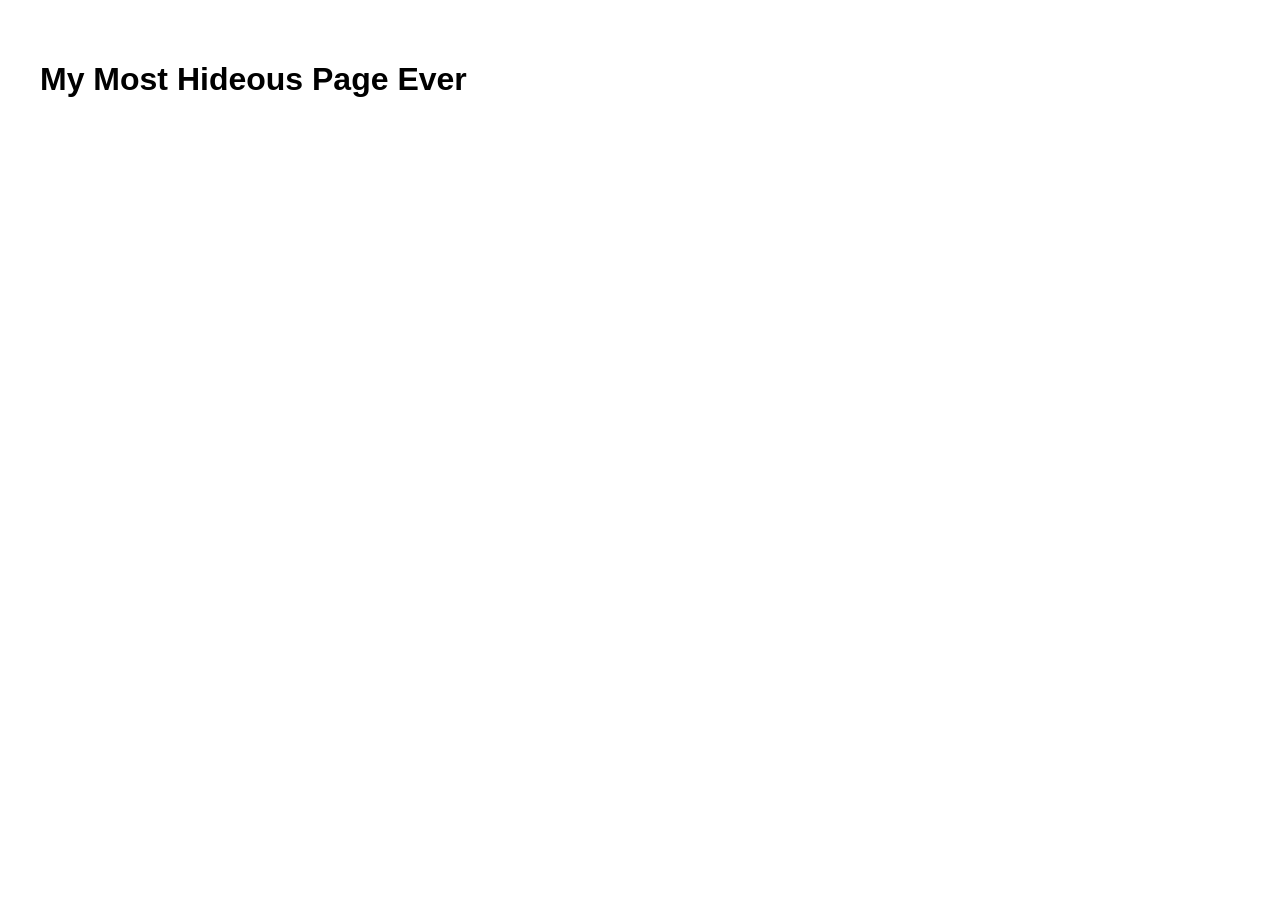
==== index.html @ 005618fd "Update index.html" ====
<!doctype html>
<html lang="en">

	<head>

		<meta charset="utf-8">
		<title>P03 Homepage</title>
		<link rel="stylesheet" href="css/main.css"> 

	</head>

	<body>

		<h1>My Most Hideous Page Ever</h1>

		
		<nav class="nav-main">

			
		</nav>


		<section id="robot">
		
		
			

		

		</section>


		<section id="comments">

		</section>


	</body>
</html>
---- css/main.css ----
/*
  STYLE GUIDE STYLING 
  Default styling for the style guide 
*/
body {
  font-family: sans-serif;
  padding: 2rem;
}

section:not([id]) {
  margin: 1em 0;
  padding: 0.5em 0;
  border-top: 1px solid #333;
}

section h3 {
  margin-bottom: 0;
}

section p {
  margin-top: 0;
}

section code {
  background-color: #EEE;
  padding: 0.5em 0.75em;
}


/* 
  INTERACTIVE ELEMENTS -------------------
*/

/* Styling for the navigation button */
.button-nav {
  display: inline-block;
  padding: 0.5em 0.75em;
  color: #FFF;
  background-color: #333;
  border-radius: 0.25em;
  text-decoration: none;
  -webkit-transition: background-color 0.5s ease-out;
  transition: background-color 0.5s ease-out;
}

.button-nav:hover, .button-nav:focus {
  background-color: #999;
}



/* 
  TEXT ELEMENTS -------------------
*/




/* 
  COMBINED ELEMENTS -------------------
*/
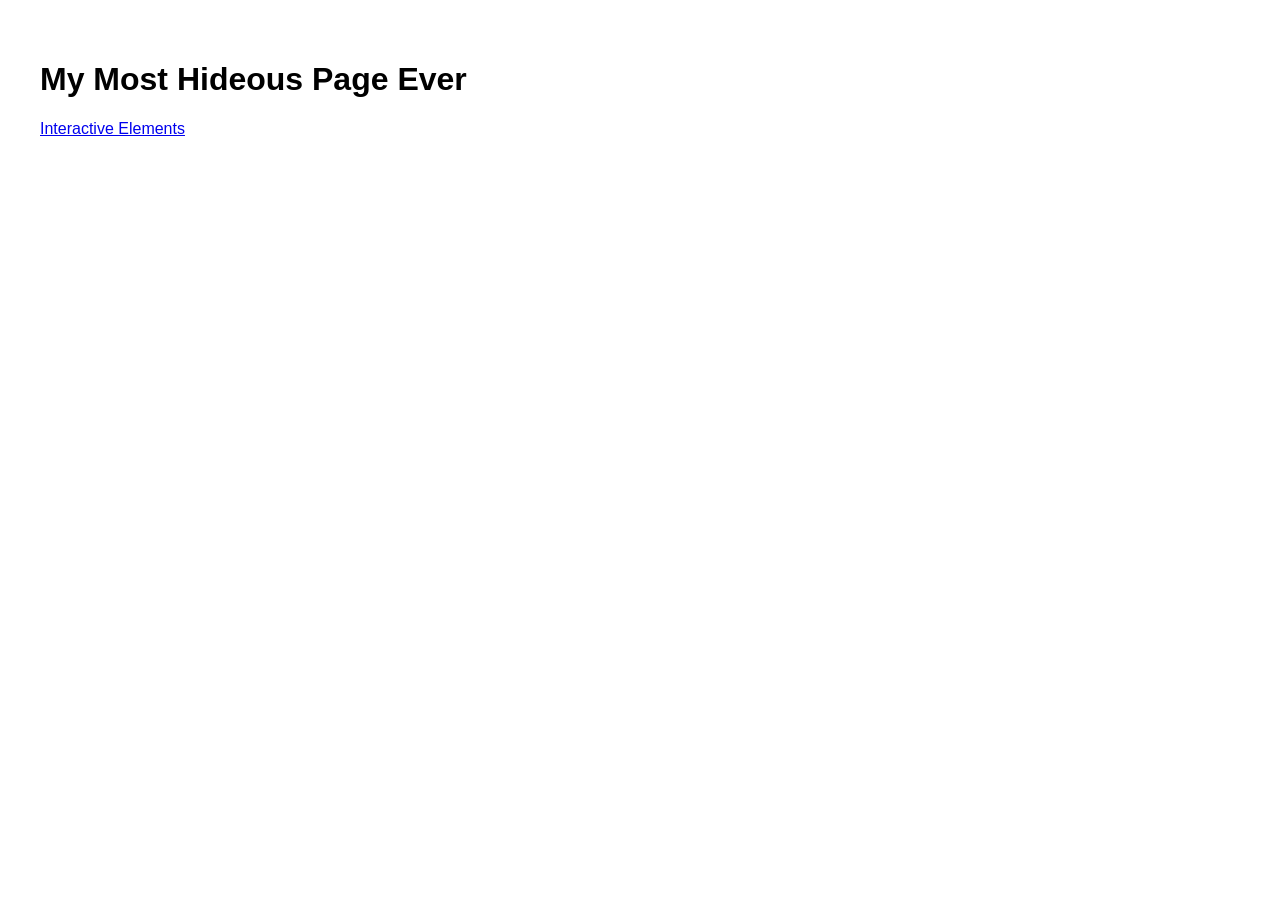
==== commit d72bd420: "Update index.html" ====
--- a/index.html
+++ b/index.html
@@ -15,6 +15,8 @@
 
 		
 		<nav class="nav-main">
+
+			<a href="style-guide.html">Interactive Elements</a>
 
 			
 		</nav>
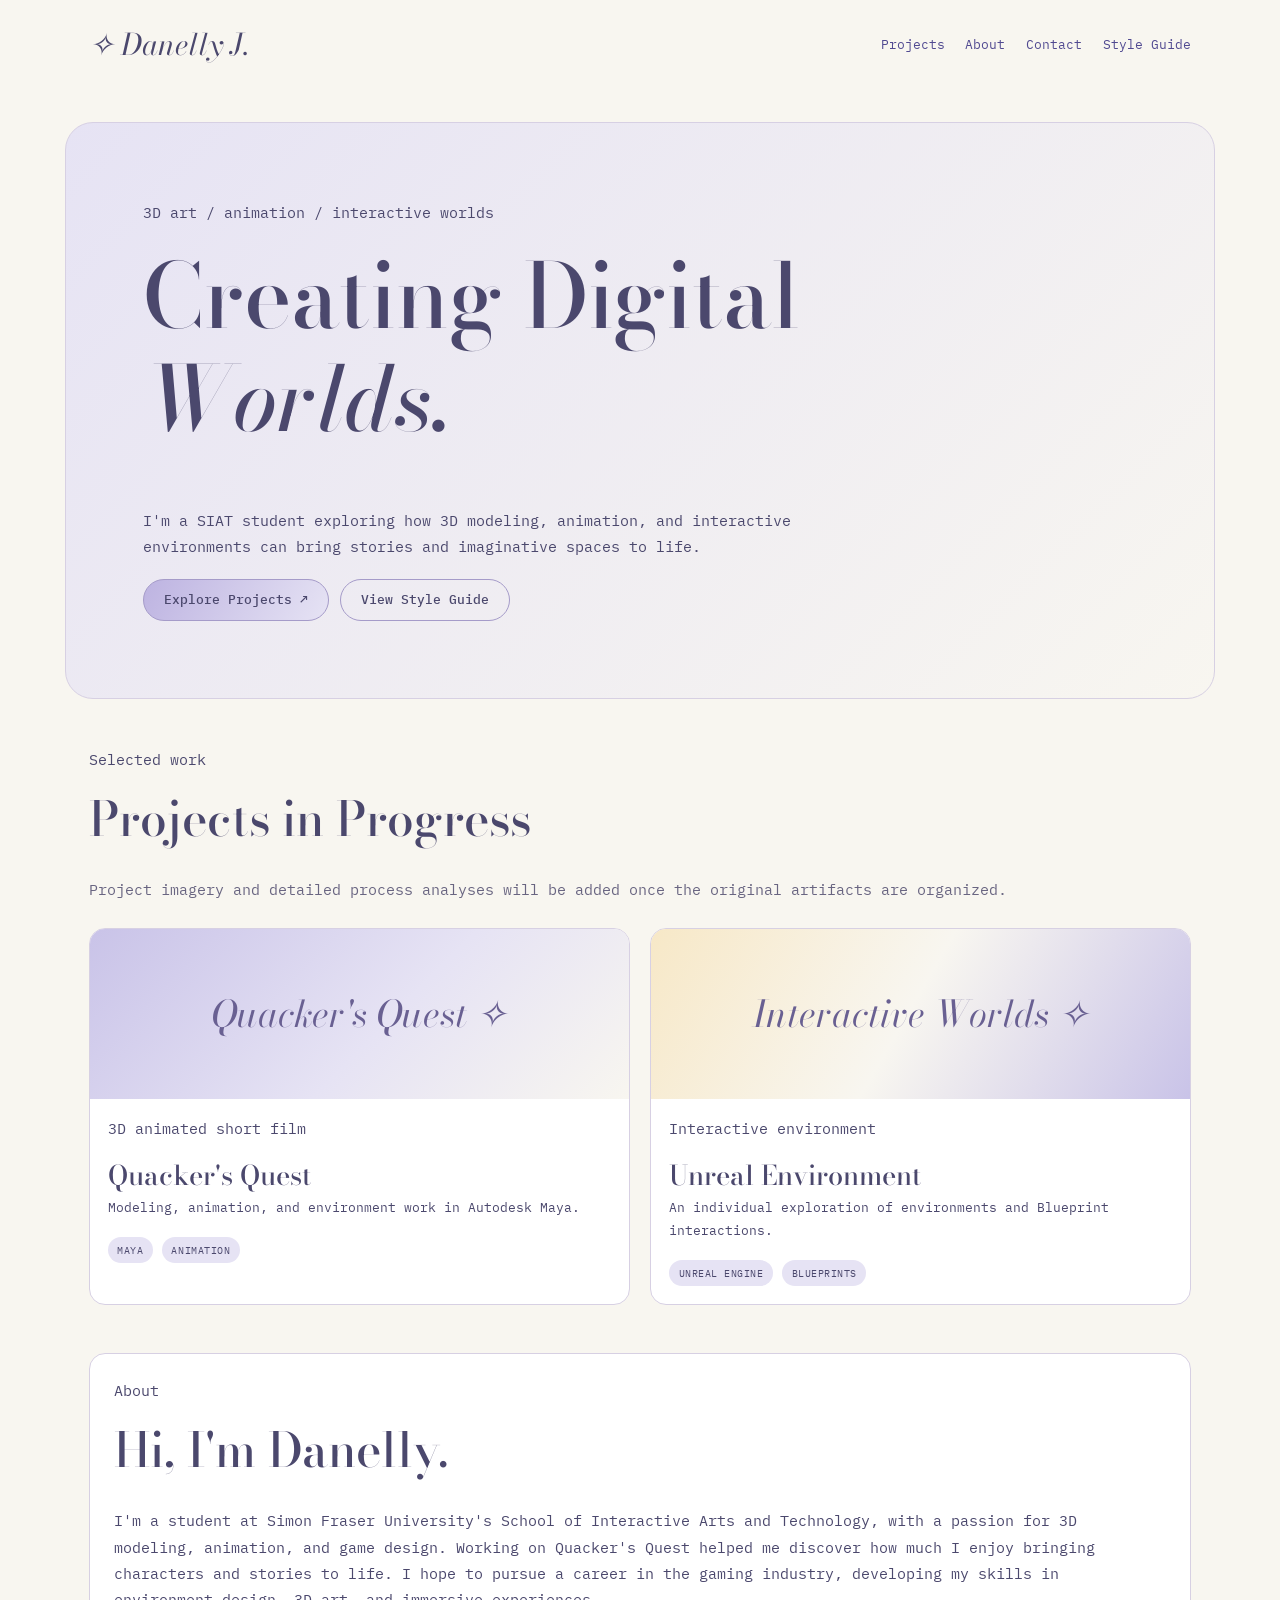
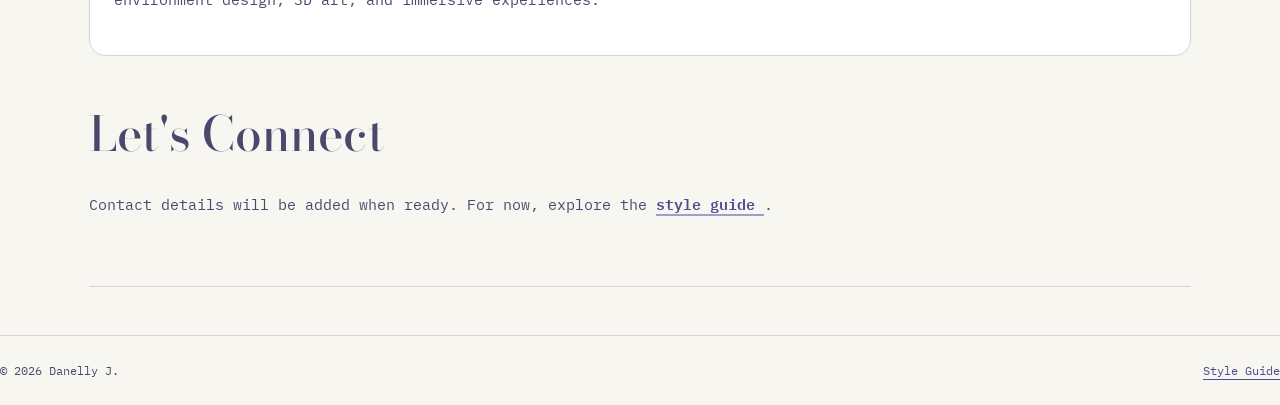
==== commit d3c59096: "Did HTML and CSS coding and added content into style guide" ====
--- a/index.html
+++ b/index.html
@@ -1,41 +1,199 @@
+
 <!doctype html>
 <html lang="en">
 
-	<head>
+<head>
+  <meta charset="utf-8">
+  <meta name="viewport" content="width=device-width, initial-scale=1">
+  <meta
+    name="description"
+    content="Danelly J. — 3D art, animation, and environment design portfolio."
+  >
 
-		<meta charset="utf-8">
-		<title>P03 Homepage</title>
-		<link rel="stylesheet" href="css/main.css"> 
+  <title>Danelly J. | 3D Art &amp; Game Design</title>
 
-	</head>
+  <link rel="stylesheet" href="css/main.css">
+</head>
 
-	<body>
+<body class="homepage">
 
-		<h1>My Most Hideous Page Ever</h1>
+  <!-- ==================== NAVIGATION ==================== -->
+  <header class="home-nav">
 
-		
-		<nav class="nav-main">
+    <a href="index.html" class="brand">
+      ✧ Danelly J.
+    </a>
 
-			<a href="style-guide.html">Interactive Elements</a>
+    <nav class="links" aria-label="Main navigation">
+      <a href="#projects">Projects</a>
+      <a href="#about">About</a>
+      <a href="#contact">Contact</a>
+      <a href="style-guide.html">Style Guide</a>
+    </nav>
 
-			
-		</nav>
+  </header>
 
+  <!-- ==================== MAIN CONTENT ==================== -->
+  <main>
 
-		<section id="robot">
-		
-		
-			
+    <!-- HERO SECTION -->
+    <section class="home-hero">
 
-		
+      <p class="eyebrow">
+        3D art / animation / interactive worlds
+      </p>
 
-		</section>
+      <h1>
+        Creating Digital <em>Worlds.</em>
+      </h1>
 
+      <p>
+        I'm a SIAT student exploring how 3D modeling,
+        animation, and interactive environments can
+        bring stories and imaginative spaces to life.
+      </p>
 
-		<section id="comments">
+      <div class="button-row">
+        <a class="btn btn-primary" href="#projects">
+          Explore Projects ↗
+        </a>
 
-		</section>
+        <a class="btn btn-secondary" href="style-guide.html">
+          View Style Guide
+        </a>
+      </div>
 
+    </section>
 
-	</body>
+    <div class="home-main">
+
+      <!-- ==================== PROJECTS ==================== -->
+      <section id="projects">
+
+        <p class="eyebrow">Selected work</p>
+
+        <h2>Projects in Progress</h2>
+
+        <p class="muted">
+          Project imagery and detailed process analyses
+          will be added once the original artifacts
+          are organized.
+        </p>
+
+        <div class="project-grid">
+
+          <!-- PROJECT 1: QUACKER'S QUEST -->
+          <article class="project-card">
+
+            <div class="project-art">
+              Quacker's Quest ✧
+            </div>
+
+            <div class="project-body">
+
+              <p class="eyebrow">
+                3D animated short film
+              </p>
+
+              <h3>Quacker's Quest</h3>
+
+              <p class="small">
+                Modeling, animation, and environment
+                work in Autodesk Maya.
+              </p>
+
+              <span class="tag">MAYA</span>
+              <span class="tag">ANIMATION</span>
+
+            </div>
+
+          </article>
+
+          <!-- PROJECT 2: UNREAL ENVIRONMENT -->
+          <article class="project-card">
+
+            <div class="project-art warm">
+              Interactive Worlds ✧
+            </div>
+
+            <div class="project-body">
+
+              <p class="eyebrow">
+                Interactive environment
+              </p>
+
+              <h3>Unreal Environment</h3>
+
+              <p class="small">
+                An individual exploration of environments
+                and Blueprint interactions.
+              </p>
+
+              <span class="tag">UNREAL ENGINE</span>
+              <span class="tag">BLUEPRINTS</span>
+
+            </div>
+
+          </article>
+
+        </div>
+
+      </section>
+
+      <!-- ==================== ABOUT ==================== -->
+      <section id="about" class="home-note">
+
+        <p class="eyebrow">About</p>
+
+        <h2>Hi, I'm Danelly.</h2>
+
+        <p>
+          I'm a student at Simon Fraser University's
+          School of Interactive Arts and Technology,
+          with a passion for 3D modeling, animation,
+          and game design.
+
+          Working on Quacker's Quest helped me discover
+          how much I enjoy bringing characters and
+          stories to life.
+
+          I hope to pursue a career in the gaming
+          industry, developing my skills in environment
+          design, 3D art, and immersive experiences.
+        </p>
+
+      </section>
+
+      <!-- ==================== CONTACT ==================== -->
+      <section id="contact" class="guide-section">
+
+        <h2>Let's Connect</h2>
+
+        <p>
+          Contact details will be added when ready.
+          For now, explore the
+          <a class="inline-link" href="style-guide.html">
+            style guide
+          </a>.
+        </p>
+
+      </section>
+
+    </div>
+
+  </main>
+
+  <!-- ==================== FOOTER ==================== -->
+  <footer class="sample-footer">
+
+    <span>© 2026 Danelly J.</span>
+
+    <a href="style-guide.html">
+      Style Guide
+    </a>
+
+  </footer>
+
+</body>
+
 </html>
--- a/css/main.css
+++ b/css/main.css
@@ -1,61 +1,719 @@
-/*
-  STYLE GUIDE STYLING 
-  Default styling for the style guide 
-*/
+
+
+/* ==================== GOOGLE FONTS ==================== */
+
+@import url('https://fonts.googleapis.com/css2?family=Bodoni+Moda:ital,opsz,wght@0,6..96,400;0,6..96,500;0,6..96,600;1,6..96,400&family=IBM+Plex+Mono:wght@400;500;600&display=swap');
+
+
+/* ==================== CSS VARIABLES ==================== */
+
+:root {
+  /* Colour Palette */
+  --lavender: #e6e3f4;
+  --lilac: #c9c3e8;
+  --foam: #f8f6f0;
+  --driftwood: #dcd7e4;
+  --sand: #f7e8c7;
+  --iris: #4b486d;
+  --muted: #696581;
+  --line: #d7d0e3;
+
+  /* Gradients */
+  --misty: linear-gradient(135deg, #e6e3f4, #f8f6f0);
+  --haze: linear-gradient(
+    135deg,
+    #c9c3e8,
+    #e6e3f4 55%,
+    #f8f6f0
+  );
+  --sunset: linear-gradient(
+    120deg,
+    #f7e8c7,
+    #f8f6f0 48%,
+    #c9c3e8
+  );
+
+  /* Typography */
+  --font-display: 'Bodoni Moda', Georgia, serif;
+  --font-body: 'IBM Plex Mono', monospace;
+
+  /* Border Radius */
+  --radius: 18px;
+}
+
+
+
+
+* {
+  box-sizing: border-box;
+}
+
+html {
+  scroll-behavior: smooth;
+}
+
 body {
-  font-family: sans-serif;
-  padding: 2rem;
-}
-
-section:not([id]) {
-  margin: 1em 0;
-  padding: 0.5em 0;
-  border-top: 1px solid #333;
-}
-
-section h3 {
-  margin-bottom: 0;
-}
-
-section p {
-  margin-top: 0;
-}
-
-section code {
-  background-color: #EEE;
-  padding: 0.5em 0.75em;
-}
-
-
-/* 
-  INTERACTIVE ELEMENTS -------------------
-*/
-
-/* Styling for the navigation button */
-.button-nav {
+  margin: 0;
+  color: var(--iris);
+  background: var(--foam);
+  font: 400 15px/1.75 var(--font-body);
+}
+
+a {
+  color: #514a91;
+  text-underline-offset: 4px;
+}
+
+a:hover {
+  color: #312d61;
+}
+
+a:focus-visible,
+button:focus-visible,
+input:focus-visible,
+textarea:focus-visible {
+  outline: 3px solid #6d629d;
+  outline-offset: 4px;
+}
+
+img {
+  max-width: 100%;
+  height: auto;
+}
+
+
+/* ==================== TYPOGRAPHY ==================== */
+
+h1,
+h2,
+h3,
+h4 {
+  font-family: var(--font-display);
+  line-height: 1.15;
+  font-weight: 500;
+  margin: 0 0 0.65em;
+}
+
+h1 {
+  font-size: clamp(3.2rem, 7vw, 5.6rem);
+}
+
+h2 {
+  font-size: clamp(2rem, 4vw, 3rem);
+}
+
+h3 {
+  font-size: 1.7rem;
+}
+
+h4 {
+  font-size: 1.3rem;
+}
+
+p {
+  margin: 0 0 1.2em;
+}
+
+ul,
+ol {
+  padding-left: 1.5rem;
+}
+
+li {
+  margin: 0.25rem 0;
+}
+
+
+
+.muted {
+  color: var(--muted);
+}
+
+.small {
+  font-size: 0.82rem;
+}
+
+
+/* ==================== SITE LAYOUT ==================== */
+
+.site-shell {
+  max-width: 1440px;
+  margin: auto;
+}
+
+.guide-layout {
+  display: grid;
+  grid-template-columns: 250px minmax(0, 1fr);
+  min-height: 100vh;
+}
+
+
+/* ==================== STYLE GUIDE SIDEBAR ==================== */
+
+.guide-sidebar {
+  padding: 2.3rem 1.25rem;
+  border-right: 1px solid var(--line);
+  background: linear-gradient(180deg, #f8f6f0, #eeeaf6);
+  position: sticky;
+  top: 0;
+  height: 100vh;
+  overflow: auto;
+}
+
+.brand {
+  font: italic 1.85rem var(--font-display);
+  color: var(--iris);
+  text-decoration: none;
+}
+
+.brand-mark {
+  font-size: 1.35rem;
+  color: #8c82bd;
+}
+
+.sidebar-title {
+  font: italic 2.6rem/1.05 var(--font-display);
+  margin: 1.5rem 0;
+}
+
+.guide-menu {
+  display: grid;
+  gap: 0.3rem;
+  margin-top: 2rem;
+}
+
+.guide-menu a {
+  display: block;
+  text-decoration: none;
+  color: var(--iris);
+  border-radius: 12px;
+  padding: 0.65rem 0.8rem;
+  font-size: 0.78rem;
+}
+
+.guide-menu a:hover,
+.guide-menu a:focus-visible {
+  background: var(--lavender);
+}
+
+
+/* ==================== STYLE GUIDE CONTENT ==================== */
+
+.guide-content {
+  padding: 0 clamp(1.25rem, 4vw, 4rem) 5rem;
+  min-width: 0;
+}
+
+.guide-hero {
+  background: var(--misty);
+  border-bottom: 1px solid var(--line);
+  padding: 4.3rem;
+  position: relative;
+}
+
+.guide-hero::after {
+  content: '✧';
+  position: absolute;
+  right: 5%;
+  top: 10%;
+  font-size: 5rem;
+  color: #b8b0db;
+  opacity: 0.65;
+}
+
+.guide-section {
+  padding: 3.1rem 0;
+  border-bottom: 1px solid var(--line);
+  scroll-margin-top: 1rem;
+}
+
+.section-heading {
+  display: flex;
+  gap: 1.3rem;
+  align-items: center;
+  margin-bottom: 1.3rem;
+}
+
+.section-heading::after {
+  content: '';
+  height: 1px;
+  background: var(--line);
+  flex: 1;
+}
+
+.section-heading h2 {
+  margin: 0;
+}
+
+
+
+
+/* ==================== COLOUR SWATCHES ==================== */
+
+.swatch-grid {
+  display: grid;
+  grid-template-columns: repeat(3, minmax(0, 1fr));
+  gap: 1rem;
+}
+
+.swatch,
+.gradient-swatch {
+  height: 100px;
+  border-radius: 14px;
+  border: 1px solid #bfb8cf;
+}
+
+.swatch-info {
+  font-size: 0.78rem;
+  margin: 0.5rem 0 0;
+}
+
+.swatch-info strong {
+  display: block;
+}
+
+
+/* ==================== GRADIENT EXAMPLES ==================== */
+
+.gradient-grid,
+.demo-grid,
+.two-col,
+.project-grid {
+  display: grid;
+  grid-template-columns: repeat(2, minmax(0, 1fr));
+  gap: 1.3rem;
+}
+
+.gradient-grid {
+  grid-template-columns: repeat(3, minmax(0, 1fr));
+}
+
+.gradient-swatch {
+  height: 110px;
+}
+
+.token {
+  font-size: 0.72rem;
+  overflow-wrap: anywhere;
+}
+
+
+/* ==================== TYPOGRAPHY EXAMPLES ==================== */
+
+.type-demo {
+  padding: 1rem 0;
+  border-bottom: 1px solid var(--line);
+}
+
+.type-demo:last-child {
+  border: 0;
+}
+
+.type-demo .eyebrow {
+  margin-bottom: 0.5rem;
+}
+
+
+/* ==================== COMPONENT CONTAINERS ==================== */
+
+.component {
+  padding: 1.4rem;
+  border: 1px solid var(--line);
+  border-radius: var(--radius);
+  background: rgba(255, 255, 255, 0.45);
+  margin: 1.3rem 0;
+}
+
+.component h3 {
+  margin-bottom: 0.2rem;
+}
+
+.component-label {
+  font-size: 0.72rem;
+  font-weight: 600;
+  letter-spacing: 0.08em;
+  text-transform: uppercase;
+  margin: 1.1rem 0 0.45rem;
+}
+
+
+/* ==================== CODE SAMPLES ==================== */
+
+.code-sample {
+  display: block;
+  background: linear-gradient(120deg, #eeeaf7, #f6f1f7);
+  border: 1px solid #ddd5eb;
+  border-radius: 10px;
+  padding: 1rem;
+  white-space: pre-wrap;
+  overflow-wrap: anywhere;
+  font: 400 0.78rem/1.7 var(--font-body);
+  color: #343052;
+}
+
+.rendered {
+  padding: 1.25rem;
+  background: var(--foam);
+  border: 1px dashed #c6bcd8;
+  border-radius: 12px;
+}
+
+
+/* ==================== BUTTONS ==================== */
+
+.button-row,
+.tag-row {
+  display: flex;
+  gap: 0.7rem;
+  flex-wrap: wrap;
+  align-items: center;
+}
+
+.btn {
+  display: inline-flex;
+  align-items: center;
+  justify-content: center;
+  gap: 0.5rem;
+  border: 1px solid #a59bc9;
+  border-radius: 999px;
+  padding: 0.7rem 1.25rem;
+  font: 500 0.8rem/1.4 var(--font-body);
+  text-decoration: none;
+  transition:
+    background 0.2s,
+    transform 0.2s,
+    box-shadow 0.2s;
+  color: var(--iris);
+  cursor: pointer;
+}
+
+.btn:hover {
+  transform: translateY(-2px);
+  color: var(--iris);
+  box-shadow: 0 5px 14px #4b486d22;
+}
+
+.btn-primary {
+  background: linear-gradient(120deg, #bdb3e1, #e6e3f4);
+}
+
+.btn-primary:hover {
+  background: linear-gradient(120deg, #aaa0d5, #d6d0ef);
+}
+
+.btn-secondary {
+  background: transparent;
+}
+
+.btn-secondary:hover {
+  background: var(--lavender);
+}
+
+.btn-text {
+  border-color: transparent;
+  text-decoration: underline;
+  text-underline-offset: 5px;
+}
+
+
+/* ==================== INLINE LINKS ==================== */
+
+.inline-link {
+  font-weight: 600;
+  text-decoration-color: #a49acb;
+  text-decoration-thickness: 2px;
+}
+
+
+/* ==================== NAVIGATION EXAMPLE ==================== */
+
+.demo-nav {
+  display: flex;
+  gap: 1rem;
+  align-items: center;
+  justify-content: space-between;
+  flex-wrap: wrap;
+  padding: 1rem 1.2rem;
+  background: var(--misty);
+  border: 1px solid var(--line);
+  border-radius: 15px;
+}
+
+.demo-nav .links {
+  display: flex;
+  gap: 1.1rem;
+  flex-wrap: wrap;
+}
+
+.demo-nav .links a {
+  text-decoration: none;
+  font-size: 0.78rem;
+}
+
+.demo-nav .links a[aria-current='page'] {
+  border-bottom: 2px solid #7669ad;
+}
+
+
+/* ==================== PROJECT CARDS ==================== */
+
+.project-card {
+  border: 1px solid var(--line);
+  background: white;
+  border-radius: 16px;
+  overflow: hidden;
+}
+
+.project-art {
+  min-height: 170px;
+  background: var(--haze);
+  display: grid;
+  place-items: center;
+  color: #696092;
+  font: italic 2.3rem var(--font-display);
+  padding: 1rem;
+  text-align: center;
+}
+
+.project-art.warm {
+  background: var(--sunset);
+}
+
+.project-body {
+  padding: 1.1rem;
+}
+
+.project-body h3 {
+  margin: 0 0 0.35rem;
+}
+
+
+/* ==================== SKILL TAGS ==================== */
+
+.tag {
   display: inline-block;
-  padding: 0.5em 0.75em;
-  color: #FFF;
-  background-color: #333;
-  border-radius: 0.25em;
+  border-radius: 99px;
+  padding: 0.25rem 0.6rem;
+  background: var(--lavender);
+  font-size: 0.65rem;
+  letter-spacing: 0.05em;
+}
+
+
+/* ==================== CONTACT FORM ELEMENTS ==================== */
+
+.field {
+  display: grid;
+  gap: 0.35rem;
+  max-width: 450px;
+  margin-bottom: 1rem;
+}
+
+.field label {
+  font-weight: 600;
+  font-size: 0.78rem;
+}
+
+.field input,
+.field textarea {
+  width: 100%;
+  border: 1px solid #aaa0c3;
+  background: #fffefa;
+  border-radius: 10px;
+  padding: 0.8rem;
+  font: inherit;
+  color: var(--iris);
+}
+
+.field textarea {
+  min-height: 100px;
+  resize: vertical;
+}
+
+
+/* ==================== FOOTER ==================== */
+
+.sample-footer {
+  display: flex;
+  justify-content: space-between;
+  gap: 1rem;
+  flex-wrap: wrap;
+  border-top: 1px solid var(--line);
+  padding: 1.5rem 0;
+  font-size: 0.75rem;
+}
+
+
+/* ============================================================
+   HOMEPAGE STYLES
+   ============================================================ */
+
+/* ==================== HOMEPAGE BASE ==================== */
+
+.homepage {
+  min-height: 100vh;
+  background: var(--foam);
+}
+
+
+/* ==================== HOMEPAGE NAVIGATION ==================== */
+
+.home-nav {
+  max-width: 1150px;
+  margin: auto;
+  padding: 1.4rem 1.5rem;
+  display: flex;
+  align-items: center;
+  justify-content: space-between;
+  gap: 1rem;
+  flex-wrap: wrap;
+}
+
+.home-nav .links {
+  display: flex;
+  gap: 1.3rem;
+  flex-wrap: wrap;
+}
+
+.home-nav .links a {
   text-decoration: none;
-  -webkit-transition: background-color 0.5s ease-out;
-  transition: background-color 0.5s ease-out;
-}
-
-.button-nav:hover, .button-nav:focus {
-  background-color: #999;
-}
-
-
-
-/* 
-  TEXT ELEMENTS -------------------
-*/
-
-
-
-
-/* 
-  COMBINED ELEMENTS -------------------
-*/+  font-size: 0.8rem;
+}
+
+
+/* ==================== HOMEPAGE HERO ==================== */
+
+.home-hero {
+  max-width: 1150px;
+  margin: 2rem auto;
+  padding: clamp(2rem, 6vw, 5rem);
+  background: var(--misty);
+  border: 1px solid var(--line);
+  border-radius: 28px;
+}
+
+.home-hero h1 {
+  max-width: 780px;
+}
+
+.home-hero p {
+  max-width: 690px;
+}
+
+
+/* ==================== HOMEPAGE MAIN CONTENT ==================== */
+
+.home-main {
+  max-width: 1150px;
+  margin: 3rem auto;
+  padding: 0 1.5rem;
+}
+
+.home-note {
+  background: white;
+  border: 1px solid var(--line);
+  padding: 1.5rem;
+  border-radius: 16px;
+}
+
+.home-main .project-grid {
+  margin: 1.5rem 0 3rem;
+}
+
+
+/* ============================================================
+   RESPONSIVE DESIGN
+   ============================================================ */
+
+/* ==================== TABLET: 900PX ==================== */
+
+@media (max-width: 900px) {
+
+  .guide-layout {
+    grid-template-columns: 1fr;
+  }
+
+  .guide-sidebar {
+    position: static;
+    height: auto;
+    border-right: 0;
+    border-bottom: 1px solid var(--line);
+    padding: 1.2rem;
+  }
+
+  .sidebar-title {
+    font-size: 1.7rem;
+    margin: 0.5rem 0;
+  }
+
+  .guide-menu {
+    display: flex;
+    overflow-x: auto;
+    margin-top: 1rem;
+    gap: 0.2rem;
+  }
+
+  .guide-menu a {
+    white-space: nowrap;
+  }
+
+  .guide-hero {
+    padding: 3rem 0 2rem;
+  }
+
+}
+
+
+/* ==================== MOBILE: 650PX ==================== */
+
+@media (max-width: 650px) {
+
+  .swatch-grid,
+  .gradient-grid,
+  .demo-grid,
+  .two-col,
+  .project-grid {
+    grid-template-columns: 1fr;
+  }
+
+  .guide-content {
+    padding-left: 1.1rem;
+    padding-right: 1.1rem;
+  }
+
+  .guide-hero::after {
+    font-size: 3rem;
+  }
+
+  .home-hero {
+    margin: 1rem;
+  }
+
+  .home-nav {
+    align-items: flex-start;
+  }
+
+  .home-hero h1 {
+    font-size: 3.1rem;
+  }
+
+}
+
+
+/* ==================== REDUCED MOTION ==================== */
+
+@media (prefers-reduced-motion: reduce) {
+
+  html {
+    scroll-behavior: auto;
+  }
+
+  .btn {
+    transition: none;
+  }
+
+  .btn:hover {
+    transform: none;
+  }
+
+}
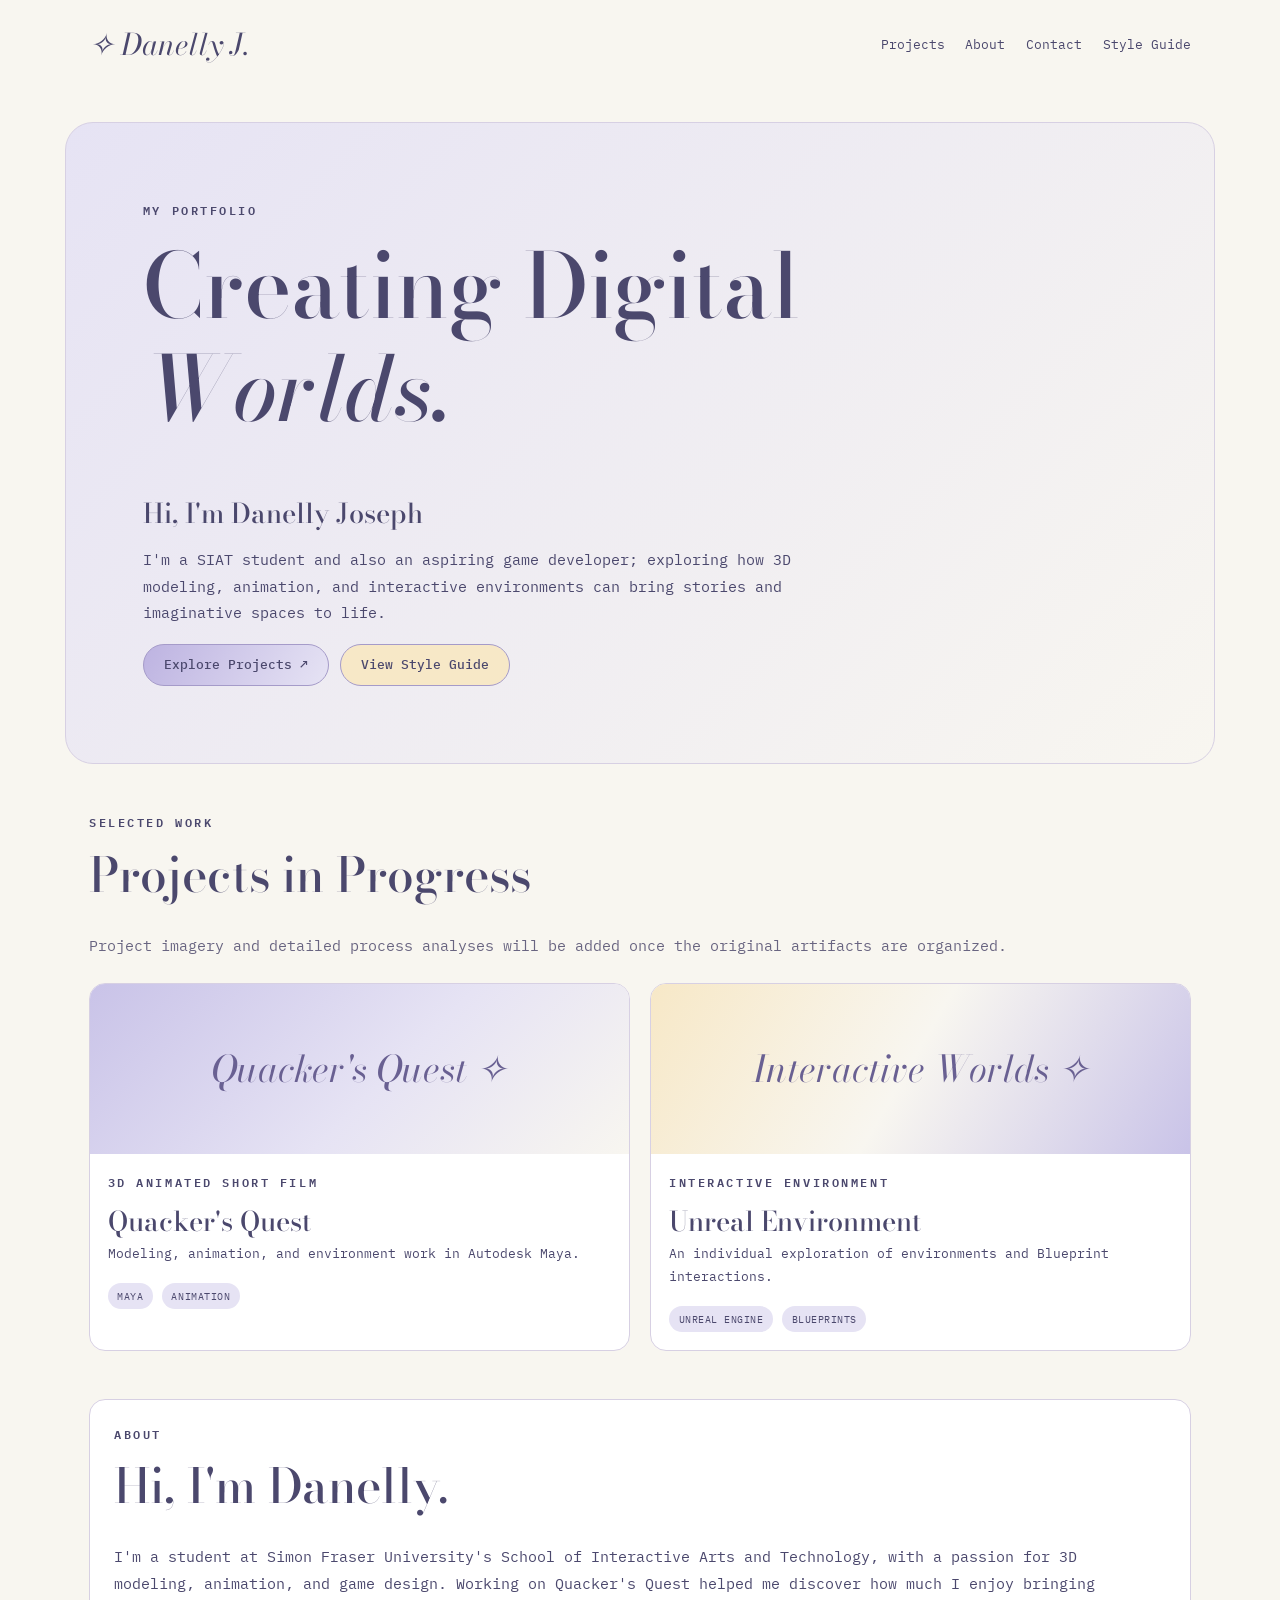
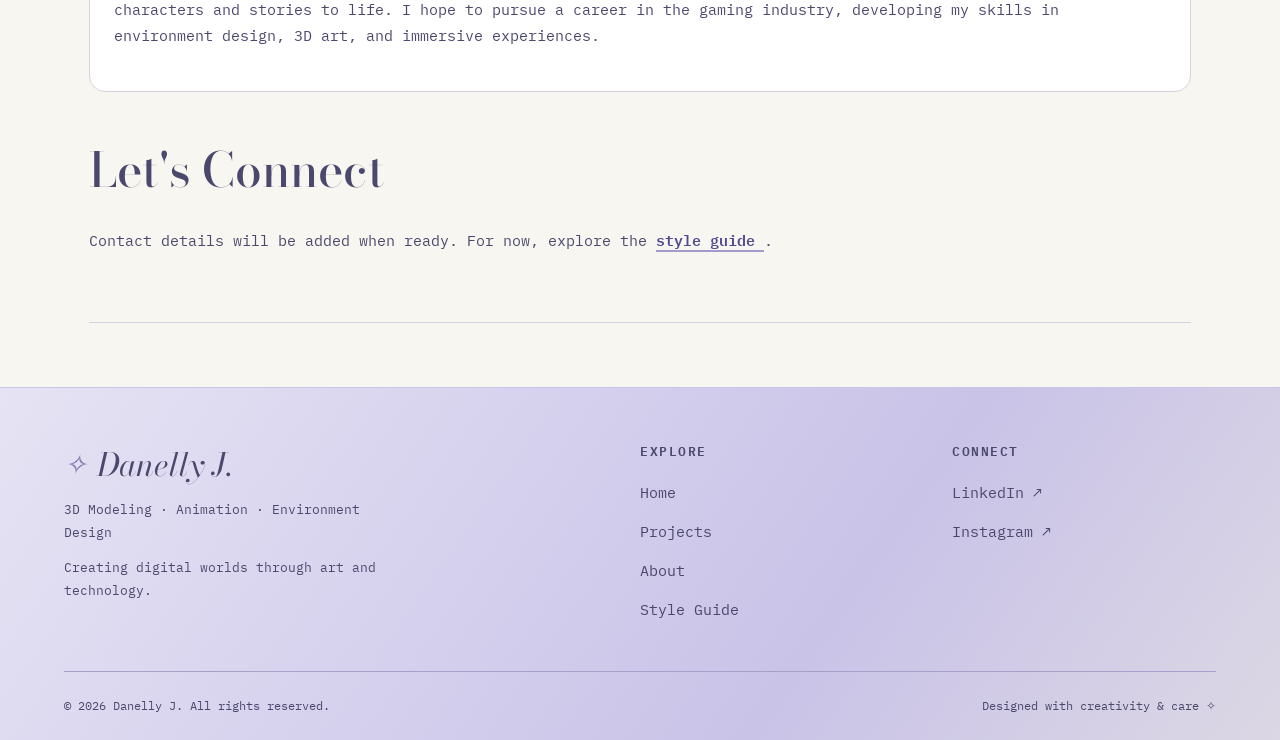
==== commit 3406bf69: "styling and text adjustments" ====
--- a/index.html
+++ b/index.html
@@ -10,7 +10,7 @@
     content="Danelly J. — 3D art, animation, and environment design portfolio."
   >
 
-  <title>Danelly J. | 3D Art &amp; Game Design</title>
+  <title>Danelly J. | Hompage</title>
 
   <link rel="stylesheet" href="css/main.css">
 </head>
@@ -40,16 +40,18 @@
     <section class="home-hero">
 
       <p class="eyebrow">
-        3D art / animation / interactive worlds
+        MY PORTFOLIO
       </p>
 
       <h1>
         Creating Digital <em>Worlds.</em>
       </h1>
 
+	  <h3>Hi, I'm Danelly Joseph</h3>
+
       <p>
-        I'm a SIAT student exploring how 3D modeling,
-        animation, and interactive environments can
+        I'm a SIAT student and also an aspiring game developer;
+		exploring how 3D modeling, animation, and interactive environments can
         bring stories and imaginative spaces to life.
       </p>
 
@@ -184,15 +186,53 @@
   </main>
 
   <!-- ==================== FOOTER ==================== -->
-  <footer class="sample-footer">
-
-    <span>© 2026 Danelly J.</span>
-
-    <a href="style-guide.html">
-      Style Guide
-    </a>
-
-  </footer>
+ 
+<footer class="portfolio-footer">
+  <div class="footer-main">
+
+    <!-- Portfolio branding -->
+    <div class="footer-brand">
+      <a href="index.html" class="footer-logo">
+        <span class="footer-logo-mark" aria-hidden="true">✧</span>
+        Danelly J.
+      </a>
+
+      <p class="footer-description">
+        3D Modeling · Animation · Environment Design
+      </p>
+
+      <p class="footer-description">
+        Creating digital worlds through art and technology.
+      </p>
+    </div>
+
+    <!-- Footer navigation -->
+    <nav class="footer-column" aria-label="Footer navigation">
+      <h2 class="footer-heading">Explore</h2>
+
+      <a href="index.html" class="animated-link">Home</a>
+      <a href="index.html#projects" class="animated-link">Projects</a>
+      <a href="index.html#about" class="animated-link">About</a>
+      <a href="style-guide.html" class="animated-link">Style Guide</a>
+    </nav>
+
+    <!-- Social media -->
+    <div class="footer-column">
+      <h2 class="footer-heading">Connect</h2>
+
+      <!-- Replace # with your actual profile URLs -->
+      <a href="#" class="animated-link">LinkedIn ↗</a>
+      <a href="#" class="animated-link">Instagram ↗</a>
+    </div>
+
+  </div>
+
+  <div class="footer-bottom">
+    <p>© 2026 Danelly J. All rights reserved.</p>
+    <p>Designed with creativity &amp; care ✧</p>
+  </div>
+</footer>
+
 
 </body>
 
--- a/css/main.css
+++ b/css/main.css
@@ -296,6 +296,15 @@
   font-size: 0.72rem;
   overflow-wrap: anywhere;
 }
+
+.eyebrow {
+  font-size: 0.73rem;
+  letter-spacing: 0.22em;
+  text-transform: uppercase;
+  font-weight: 600;
+}
+
+
 
 
 /* ==================== TYPOGRAPHY EXAMPLES ==================== */
@@ -402,7 +411,7 @@
 }
 
 .btn-secondary {
-  background: transparent;
+  background: #F7E8C7;
 }
 
 .btn-secondary:hover {
@@ -717,3 +726,222 @@
   }
 
 }
+
+
+
+
+
+
+/* ==========================================================
+   P03 PORTFOLIO FOOTER — COASTAL SERENITY
+   Shared across homepage and style guide
+   ========================================================== */
+
+.portfolio-footer {
+  background: linear-gradient(
+    125deg,
+    #E6E3F4 0%,
+    #C9C3E8 65%,
+    #DCD7E4 100%
+  );
+
+  color: #4B486D;
+  border-top: 1px solid #C9C3E8;
+  padding: 3.5rem clamp(1.5rem, 5vw, 4rem) 1.5rem;
+  margin-top: 4rem;
+}
+
+/* Main three-column layout */
+.footer-main {
+  display: grid;
+  grid-template-columns: 2fr 1fr 1fr;
+  gap: 3rem;
+  max-width: 1200px;
+  margin: 0 auto;
+  padding-bottom: 3rem;
+}
+
+/* Logo and portfolio description */
+.footer-logo {
+  display: inline-flex;
+  align-items: center;
+  gap: 0.65rem;
+
+  font-family: "Bodoni Moda", Georgia, serif;
+  font-size: 2rem;
+  font-style: italic;
+  line-height: 1.3;
+
+  color: #4B486D;
+  text-decoration: none;
+}
+
+.footer-logo-mark {
+  font-size: 1.7rem;
+  color: #817BAD;
+}
+
+.footer-logo:hover {
+  color: #4B486D;
+}
+
+.footer-description {
+  max-width: 350px;
+  margin: 0.75rem 0;
+
+  font-family: "IBM Plex Mono", monospace;
+  font-size: 0.8rem;
+  line-height: 1.8;
+}
+
+/* Footer navigation columns */
+.footer-column {
+  display: flex;
+  flex-direction: column;
+  align-items: flex-start;
+  gap: 0.8rem;
+}
+
+.footer-heading {
+  font-family: "IBM Plex Mono", monospace;
+  font-size: 0.8rem;
+  font-weight: 600;
+  letter-spacing: 0.12em;
+  text-transform: uppercase;
+
+  margin: 0 0 0.5rem;
+  color: #4B486D;
+}
+
+/* Footer copyright row */
+.footer-bottom {
+  display: flex;
+  align-items: center;
+  justify-content: space-between;
+  flex-wrap: wrap;
+  gap: 1rem;
+
+  max-width: 1200px;
+  margin: 0 auto;
+  padding-top: 1.5rem;
+
+  border-top: 1px solid #A8A0CA;
+}
+
+.footer-bottom p {
+  margin: 0;
+  font-family: "IBM Plex Mono", monospace;
+  font-size: 0.72rem;
+  line-height: 1.7;
+}
+
+/* Responsive footer */
+@media (max-width: 750px) {
+  .footer-main {
+    grid-template-columns: 1fr 1fr;
+    gap: 2rem;
+  }
+
+  .footer-brand {
+    grid-column: 1 / -1;
+  }
+}
+
+@media (max-width: 480px) {
+  .portfolio-footer {
+    padding: 2.5rem 1.5rem 1.5rem;
+  }
+
+  .footer-main {
+    grid-template-columns: 1fr;
+  }
+
+  .footer-brand {
+    grid-column: auto;
+  }
+
+  .footer-bottom {
+    flex-direction: column;
+    align-items: flex-start;
+  }
+}
+
+
+
+
+/* ==========================================================
+   SHARED ANIMATED UNDERLINE
+   Navbar + footer links
+   ========================================================== */
+
+.animated-link,
+.home-nav .links a,
+.demo-nav .links a {
+  position: relative;
+  display: inline-block;
+  width: fit-content;
+
+  color: #4B486D;
+  text-decoration: none;
+
+  transition: color 0.25s ease;
+}
+
+/* Hidden underline */
+.animated-link::after,
+.home-nav .links a::after,
+.demo-nav .links a::after {
+  content: "";
+  position: absolute;
+
+  left: 0;
+  bottom: -5px;
+
+  width: 100%;
+  height: 1px;
+
+  background-color: #4B486D;
+  border-radius: 2px;
+
+  transform: scaleX(0);
+  transform-origin: left center;
+
+  transition: transform 0.3s ease;
+}
+
+/* Reveal underline */
+.animated-link:hover::after,
+.animated-link:focus-visible::after,
+.home-nav .links a:hover::after,
+.home-nav .links a:focus-visible::after,
+.demo-nav .links a:hover::after,
+.demo-nav .links a:focus-visible::after {
+  transform: scaleX(1);
+}
+
+/* Keep current page visibly underlined */
+.home-nav .links a[aria-current="page"]::after,
+.demo-nav .links a[aria-current="page"]::after {
+  transform: scaleX(1);
+}
+
+/* Preserve accessible focus indicators */
+.animated-link:focus-visible,
+.home-nav .links a:focus-visible,
+.demo-nav .links a:focus-visible {
+  outline: 2px solid #4B486D;
+  outline-offset: 6px;
+  border-radius: 2px;
+}
+
+/* Respect reduced-motion preferences */
+@media (prefers-reduced-motion: reduce) {
+  .animated-link,
+  .home-nav .links a,
+  .demo-nav .links a,
+  .animated-link::after,
+  .home-nav .links a::after,
+  .demo-nav .links a::after {
+    transition: none;
+  }
+}
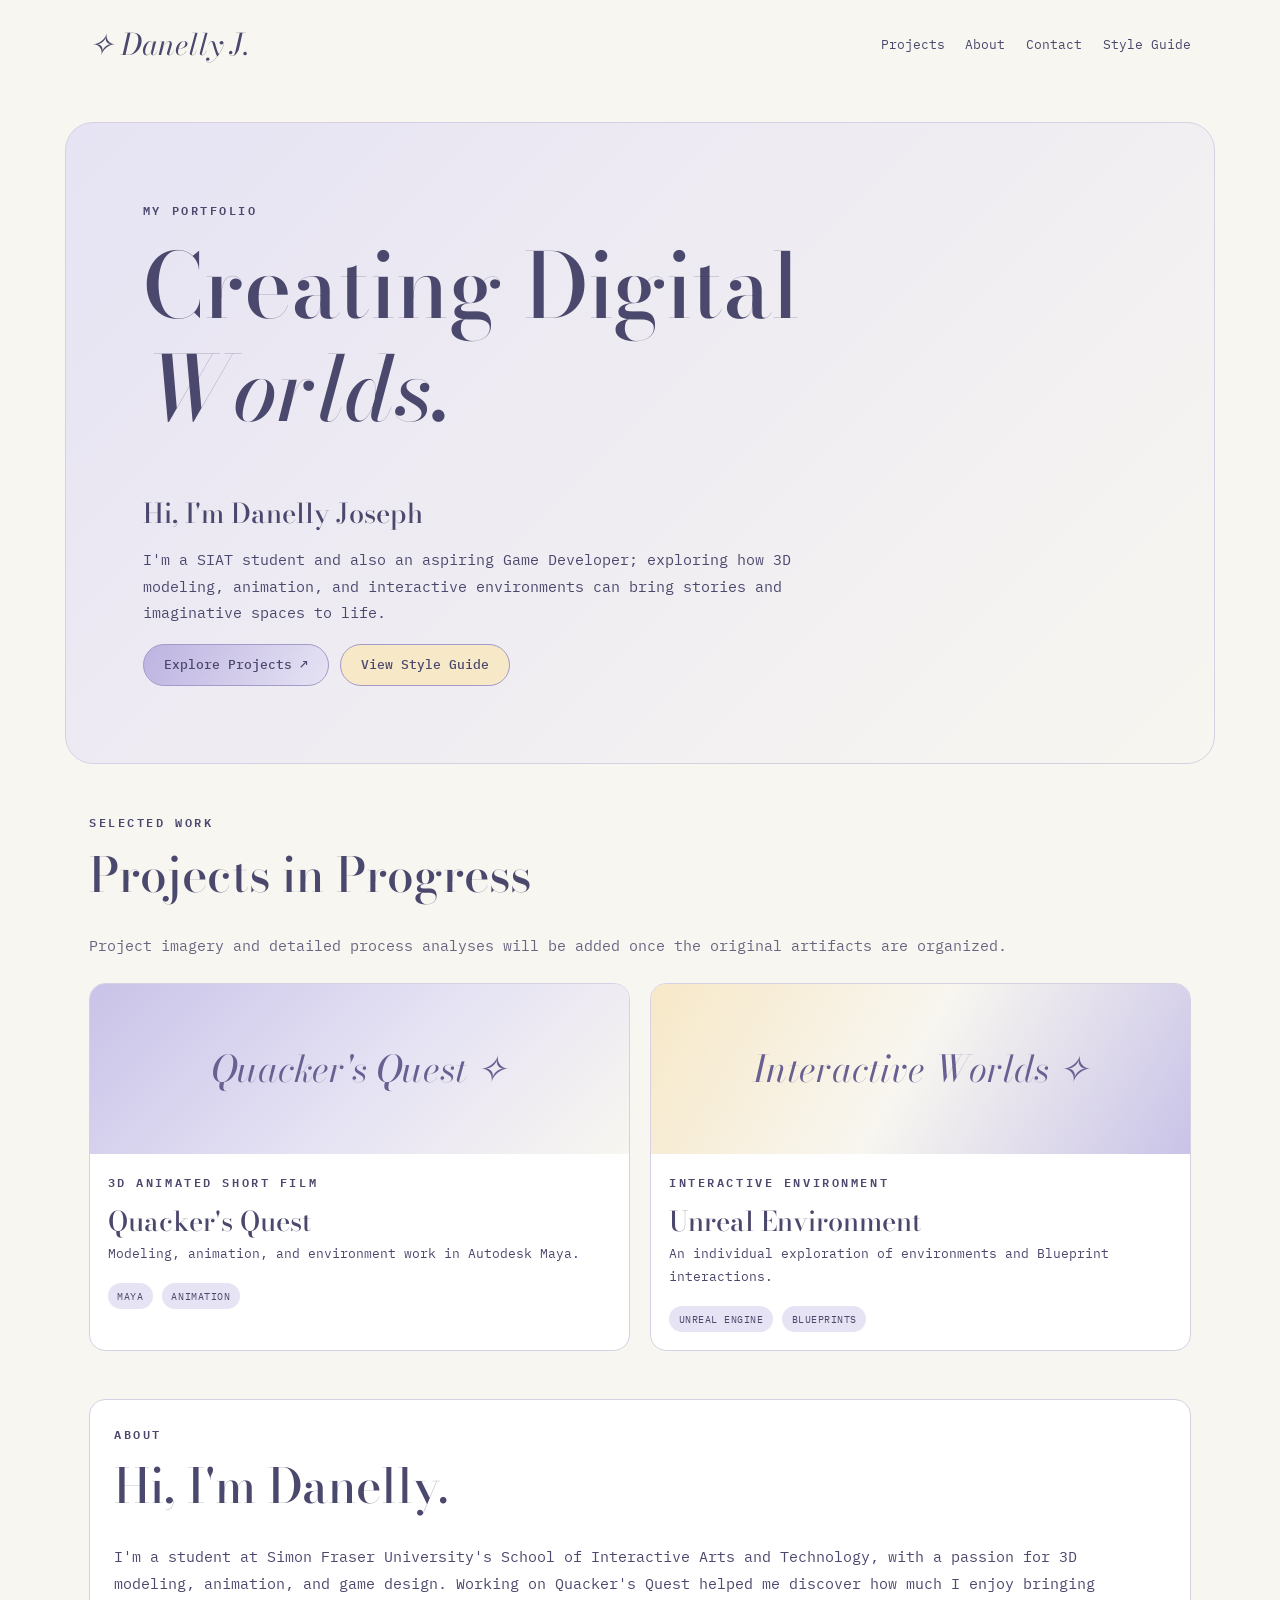
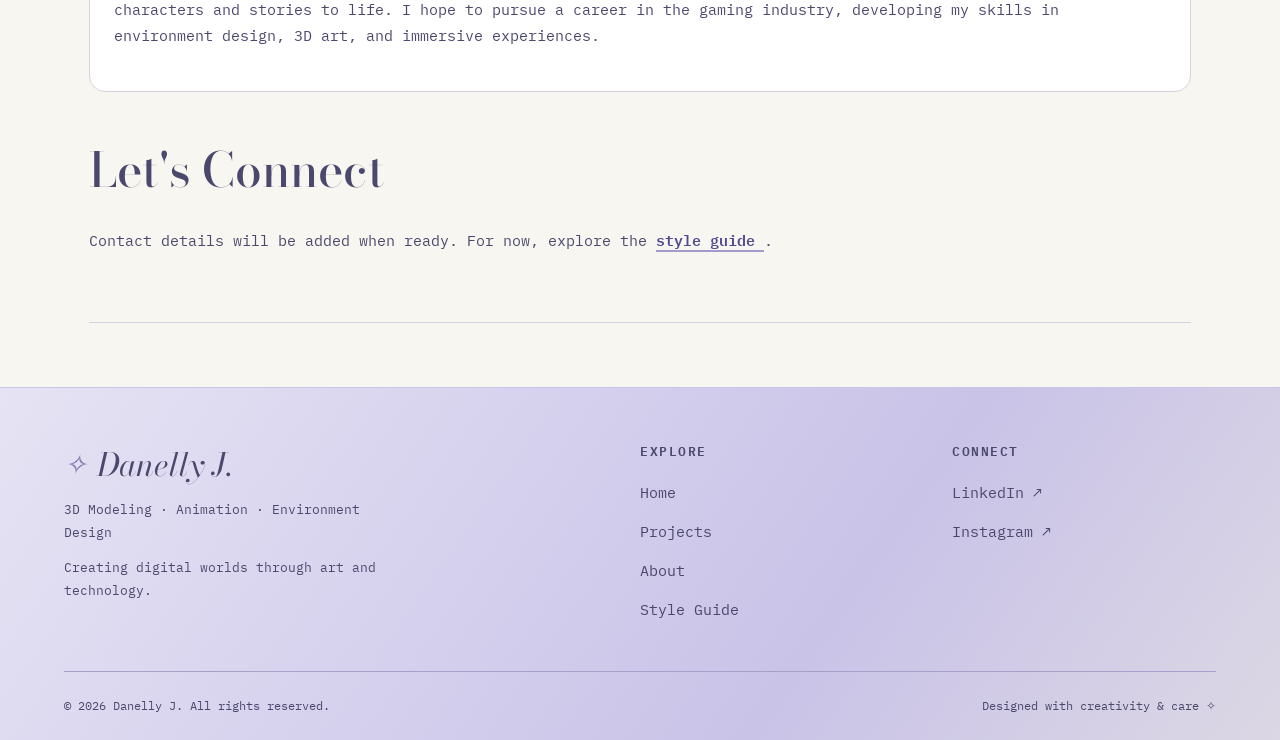
==== commit 5ffd8831: "Update index.html" ====
--- a/index.html
+++ b/index.html
@@ -50,7 +50,7 @@
 	  <h3>Hi, I'm Danelly Joseph</h3>
 
       <p>
-        I'm a SIAT student and also an aspiring game developer;
+        I'm a SIAT student and also an aspiring Game Developer;
 		exploring how 3D modeling, animation, and interactive environments can
         bring stories and imaginative spaces to life.
       </p>
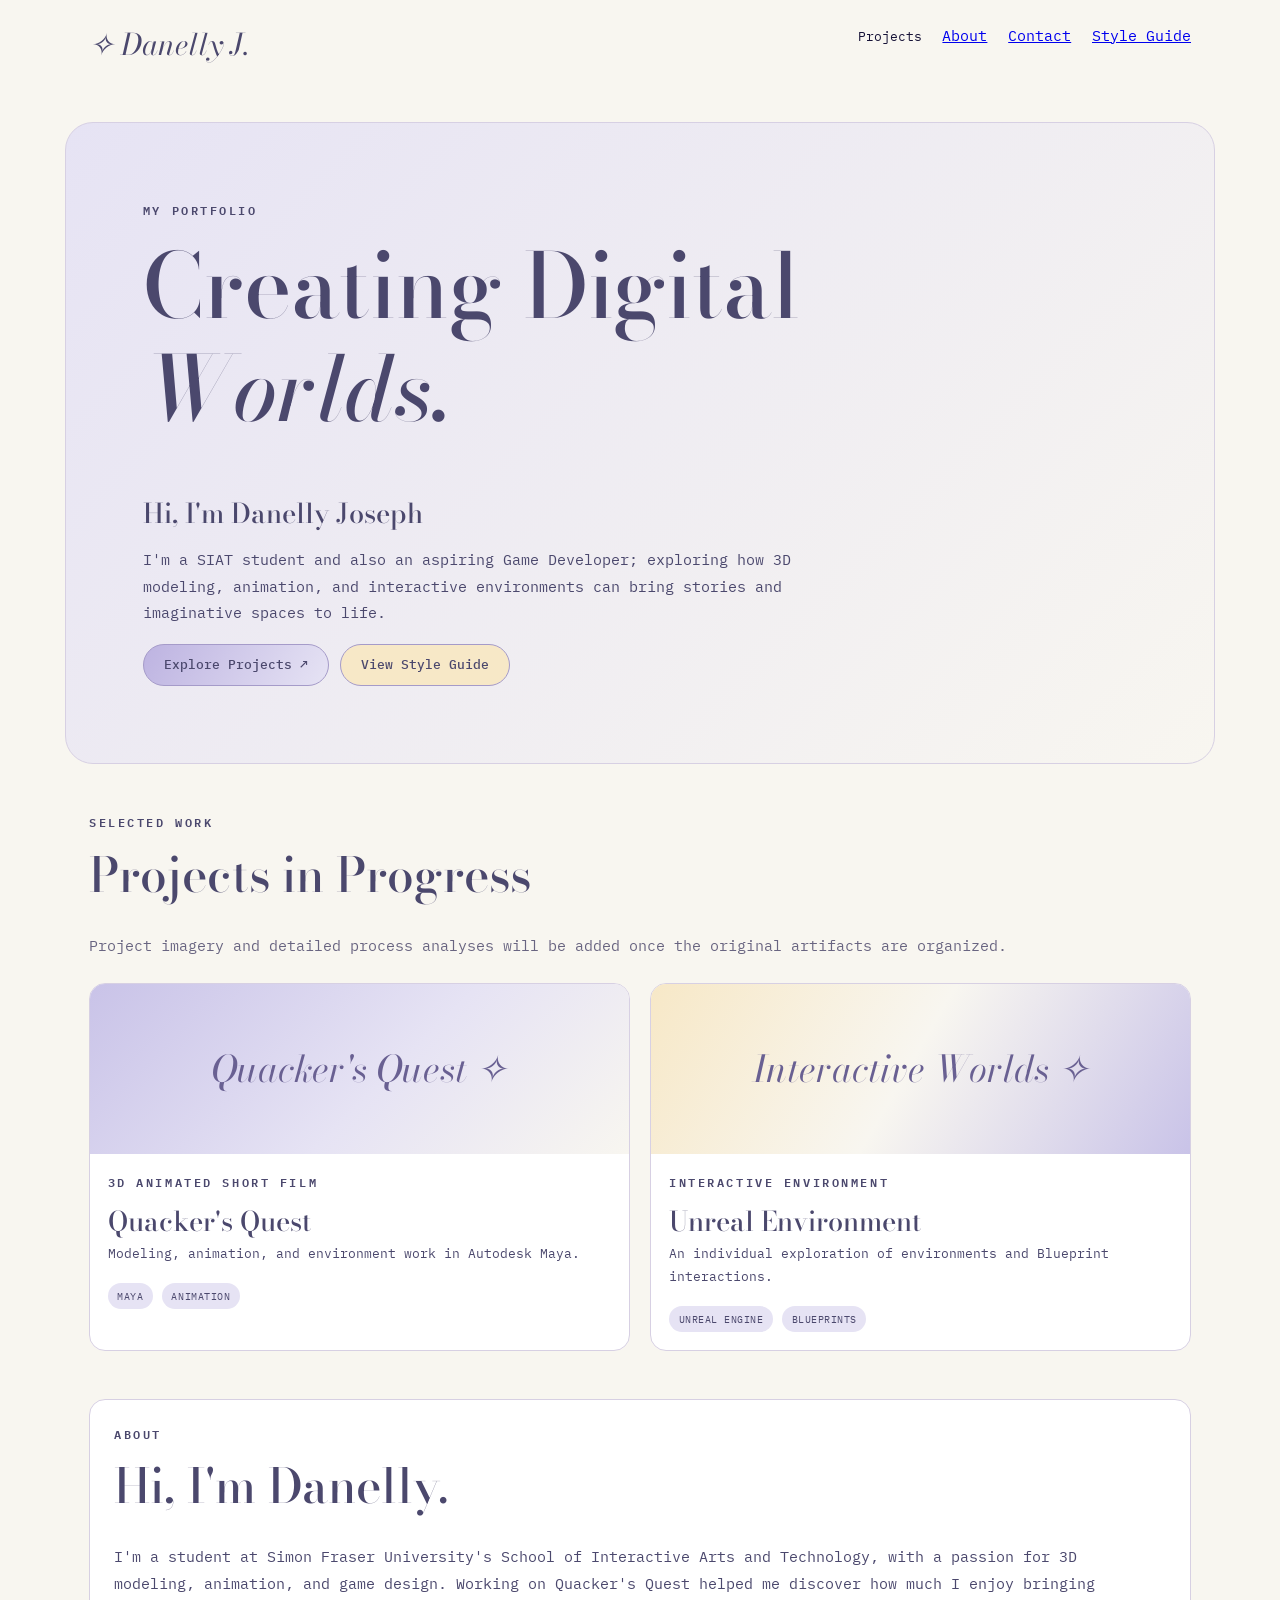
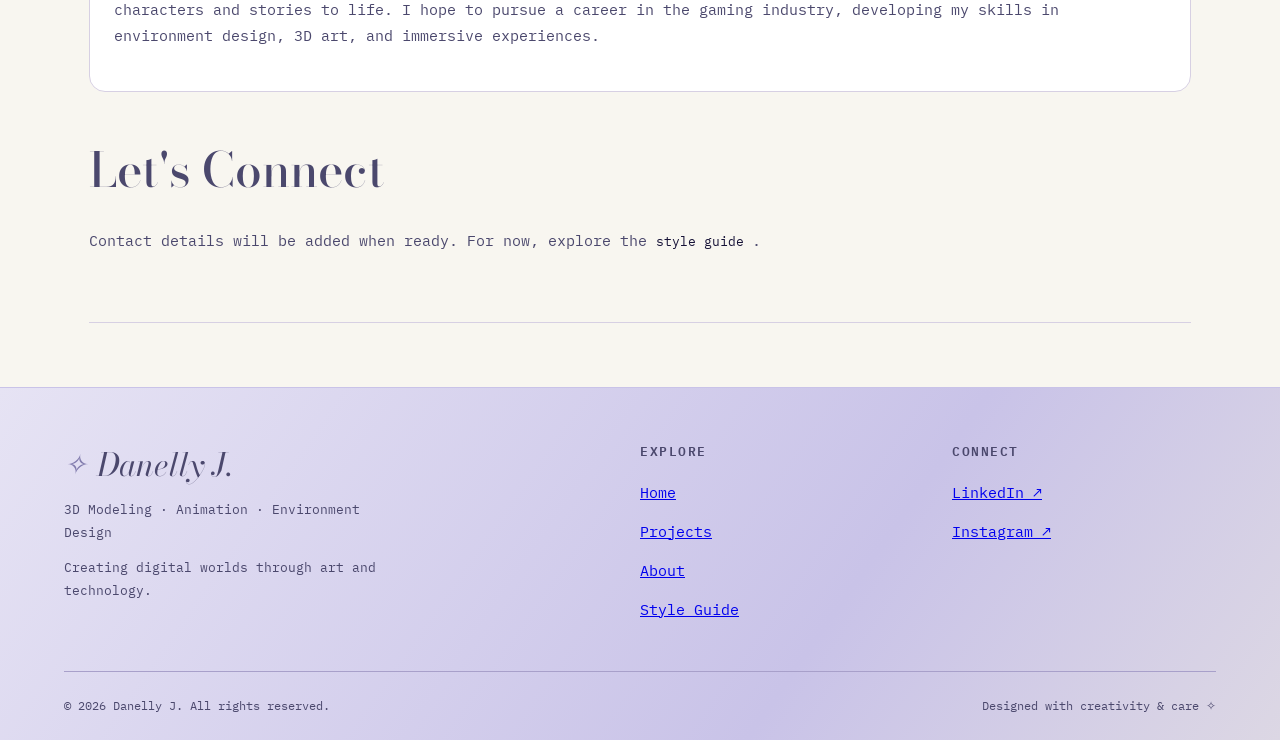
==== commit 95c57c55: "intext link and button styling" ====
--- a/index.html
+++ b/index.html
@@ -25,7 +25,7 @@
     </a>
 
     <nav class="links" aria-label="Main navigation">
-      <a href="#projects">Projects</a>
+       <p><a href="#projects">Projects</a></p>
       <a href="#about">About</a>
       <a href="#contact">Contact</a>
       <a href="style-guide.html">Style Guide</a>
--- a/css/main.css
+++ b/css/main.css
@@ -59,22 +59,35 @@
   font: 400 15px/1.75 var(--font-body);
 }
 
-a {
+p a {
   color: #514a91;
-  text-underline-offset: 4px;
-}
-
-a:hover {
-  color: #312d61;
-}
-
-a:focus-visible,
-button:focus-visible,
-input:focus-visible,
-textarea:focus-visible {
-  outline: 3px solid #6d629d;
-  outline-offset: 4px;
-}
+  text-align: none;
+  position: relative;
+  transition:
+  color 0.3s,
+  text-shadow 0.3s;
+
+}
+
+p a::after{
+  content:"";
+  position:absolute;
+  width:0;
+  height: 1px;
+  left: 0;
+  bottom: -3px;
+  transition: width 0.5s;
+  color:#343052;
+}
+
+p a:hover::after,
+p a:focus::after {
+  width: 100%;
+  box-shadow: 0 0 6px #161237;
+
+}
+
+
 
 img {
   max-width: 100%;
@@ -388,18 +401,19 @@
   padding: 0.7rem 1.25rem;
   font: 500 0.8rem/1.4 var(--font-body);
   text-decoration: none;
-  transition:
-    background 0.2s,
-    transform 0.2s,
-    box-shadow 0.2s;
   color: var(--iris);
   cursor: pointer;
+  
 }
 
 .btn:hover {
   transform: translateY(-2px);
   color: var(--iris);
   box-shadow: 0 5px 14px #4b486d22;
+  transition:
+    background 0.5s,
+    transform 0.5s,
+    box-shadow 0.5s;
 }
 
 .btn-primary {
@@ -408,6 +422,7 @@
 
 .btn-primary:hover {
   background: linear-gradient(120deg, #aaa0d5, #d6d0ef);
+
 }
 
 .btn-secondary {
@@ -415,23 +430,34 @@
 }
 
 .btn-secondary:hover {
-  background: var(--lavender);
+  background: #F8F6F0;
 }
 
 .btn-text {
   border-color: transparent;
   text-decoration: underline;
   text-underline-offset: 5px;
+
+}
+
+.btn {
+  transition:
+    background 0.2s ease,
+    color 0.2s ease,
+    transform 2s ease,
+    box-shadow 2s ease;
+}
+
+.btn:hover,
+.btn:focus-visible {
+  transform: translateY(-2px);
+  box-shadow: 0 7px 10px rgba(75, 72, 109, 0.5);
+
 }
 
 
 /* ==================== INLINE LINKS ==================== */
 
-.inline-link {
-  font-weight: 600;
-  text-decoration-color: #a49acb;
-  text-decoration-thickness: 2px;
-}
 
 
 /* ==================== NAVIGATION EXAMPLE ==================== */
@@ -584,9 +610,11 @@
   flex-wrap: wrap;
 }
 
-.home-nav .links a {
+ p a {
   text-decoration: none;
   font-size: 0.8rem;
+  color: #161237;
+  
 }
 
 
@@ -869,79 +897,3 @@
 
 
 
-/* ==========================================================
-   SHARED ANIMATED UNDERLINE
-   Navbar + footer links
-   ========================================================== */
-
-.animated-link,
-.home-nav .links a,
-.demo-nav .links a {
-  position: relative;
-  display: inline-block;
-  width: fit-content;
-
-  color: #4B486D;
-  text-decoration: none;
-
-  transition: color 0.25s ease;
-}
-
-/* Hidden underline */
-.animated-link::after,
-.home-nav .links a::after,
-.demo-nav .links a::after {
-  content: "";
-  position: absolute;
-
-  left: 0;
-  bottom: -5px;
-
-  width: 100%;
-  height: 1px;
-
-  background-color: #4B486D;
-  border-radius: 2px;
-
-  transform: scaleX(0);
-  transform-origin: left center;
-
-  transition: transform 0.3s ease;
-}
-
-/* Reveal underline */
-.animated-link:hover::after,
-.animated-link:focus-visible::after,
-.home-nav .links a:hover::after,
-.home-nav .links a:focus-visible::after,
-.demo-nav .links a:hover::after,
-.demo-nav .links a:focus-visible::after {
-  transform: scaleX(1);
-}
-
-/* Keep current page visibly underlined */
-.home-nav .links a[aria-current="page"]::after,
-.demo-nav .links a[aria-current="page"]::after {
-  transform: scaleX(1);
-}
-
-/* Preserve accessible focus indicators */
-.animated-link:focus-visible,
-.home-nav .links a:focus-visible,
-.demo-nav .links a:focus-visible {
-  outline: 2px solid #4B486D;
-  outline-offset: 6px;
-  border-radius: 2px;
-}
-
-/* Respect reduced-motion preferences */
-@media (prefers-reduced-motion: reduce) {
-  .animated-link,
-  .home-nav .links a,
-  .demo-nav .links a,
-  .animated-link::after,
-  .home-nav .links a::after,
-  .demo-nav .links a::after {
-    transition: none;
-  }
-}
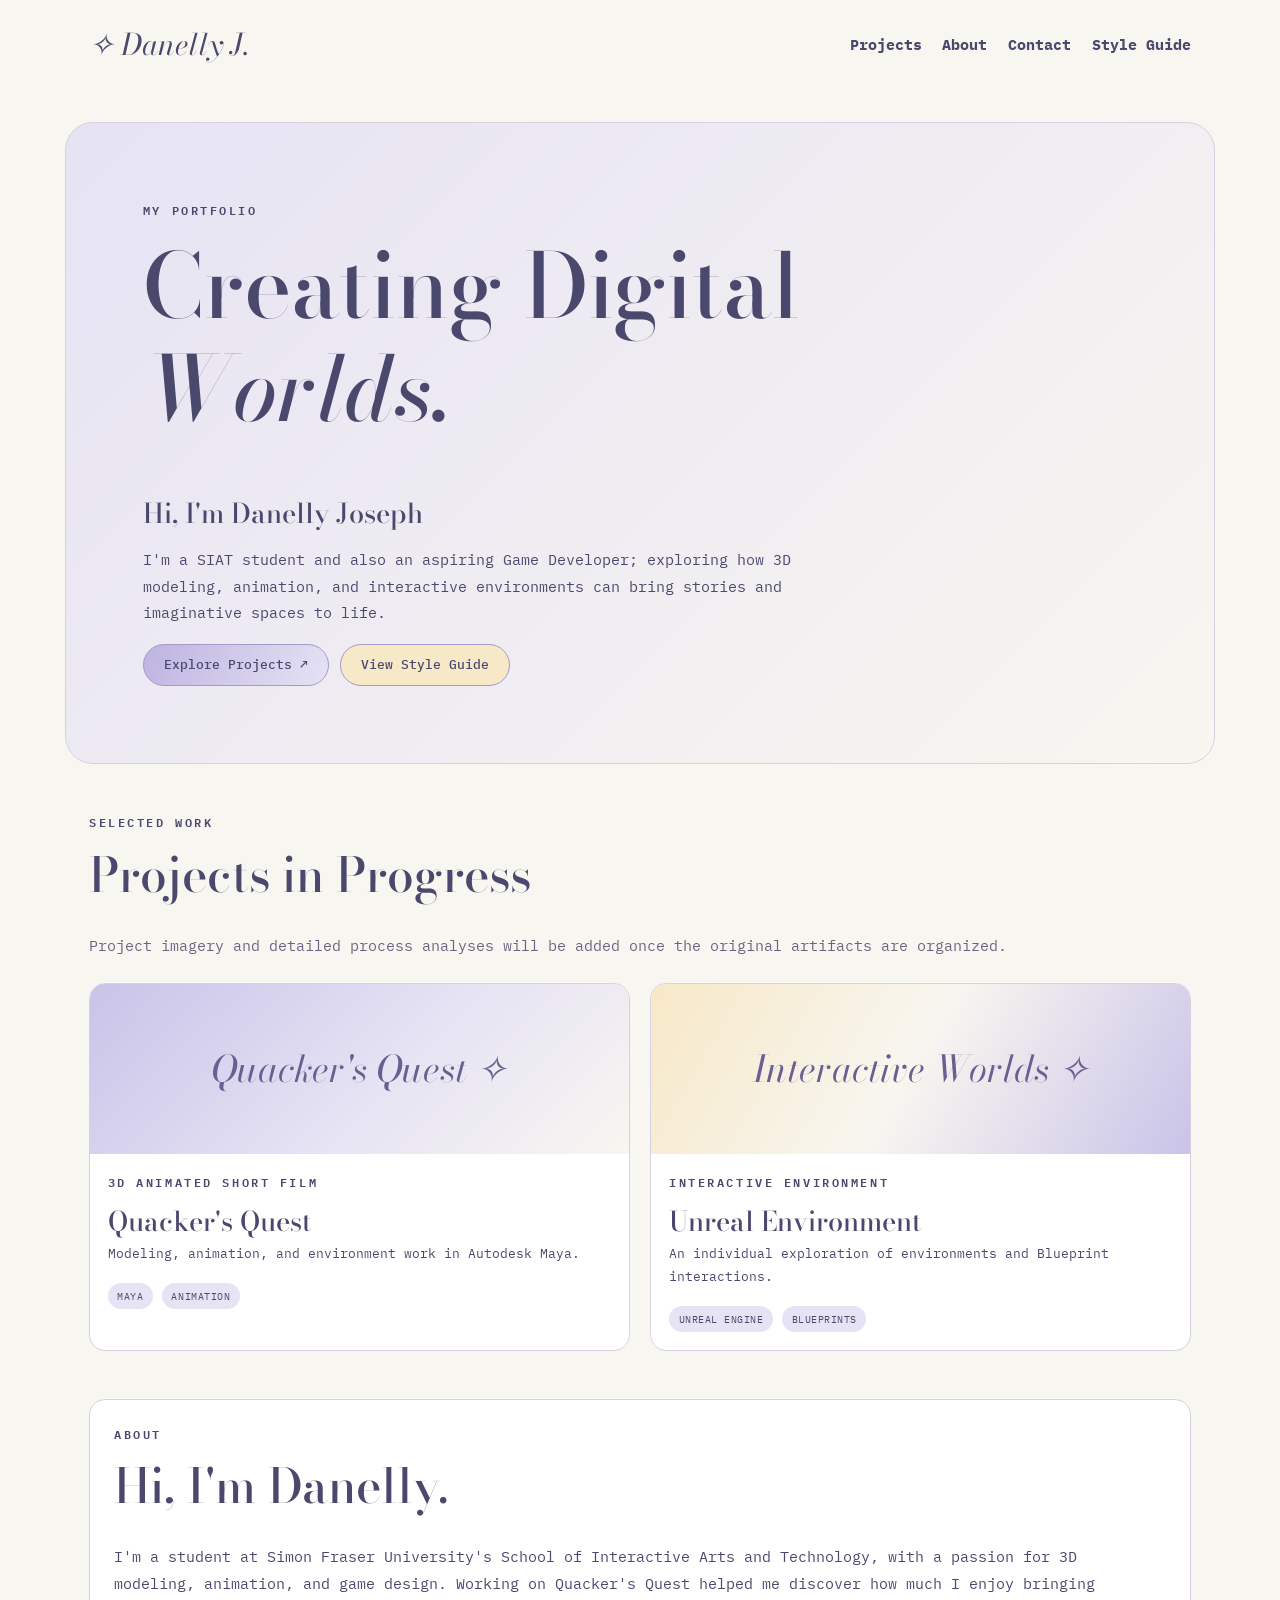
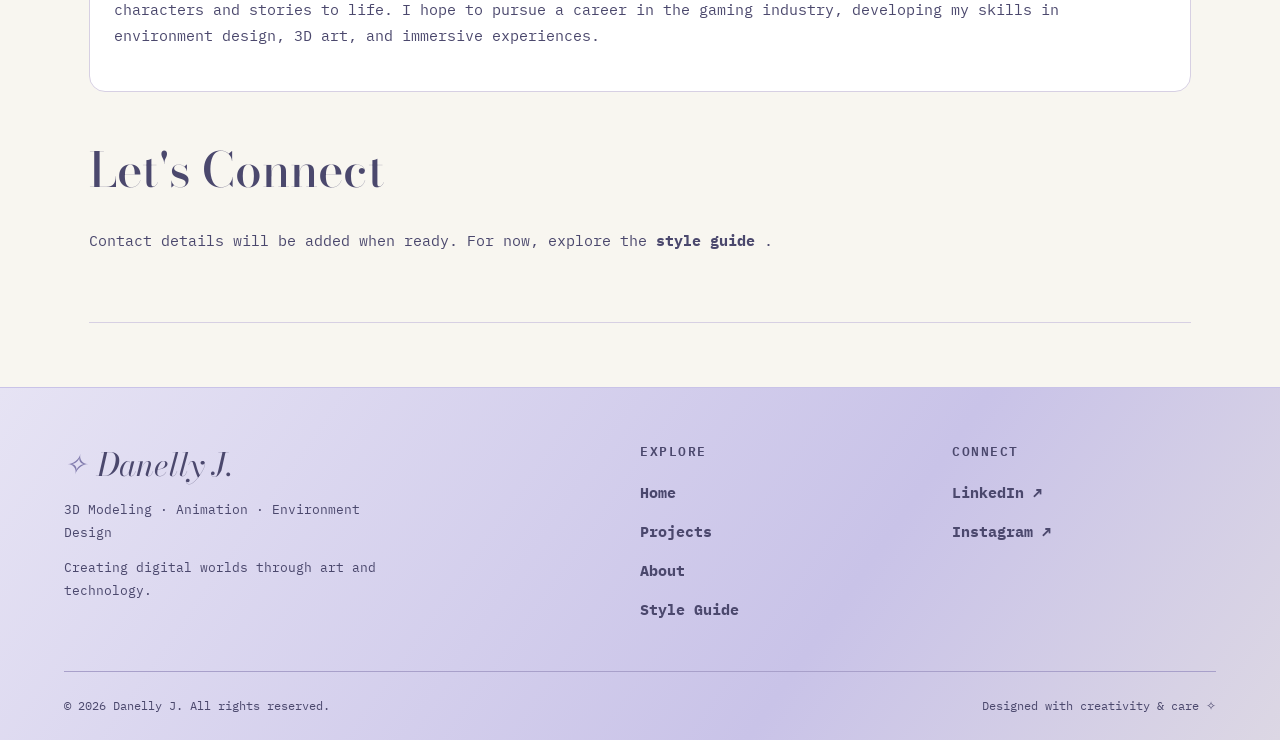
==== commit 3e673f8a: "intext link styling fix" ====
--- a/index.html
+++ b/index.html
@@ -17,21 +17,27 @@
 
 <body class="homepage">
 
-  <!-- ==================== NAVIGATION ==================== -->
+ 
+ <!-- ==================== NAVIGATION ==================== -->
   <header class="home-nav">
+
 
     <a href="index.html" class="brand">
       ✧ Danelly J.
     </a>
 
+
     <nav class="links" aria-label="Main navigation">
-       <p><a href="#projects">Projects</a></p>
-      <a href="#about">About</a>
-      <a href="#contact">Contact</a>
-      <a href="style-guide.html">Style Guide</a>
+       <a href="#projects" class="text-link">Projects</a>
+      <a href="#about" class="text-link">About</a>
+      <a href="#contact" class="text-link">Contact</a>
+      <a href="style-guide.html" class="text-link">Style Guide</a>
     </nav>
 
+
   </header>
+
+
 
   <!-- ==================== MAIN CONTENT ==================== -->
   <main>
@@ -166,73 +172,84 @@
 
       </section>
 
-      <!-- ==================== CONTACT ==================== -->
+        <!-- ==================== CONTACT ==================== -->
       <section id="contact" class="guide-section">
 
+
         <h2>Let's Connect</h2>
+
 
         <p>
           Contact details will be added when ready.
           For now, explore the
-          <a class="inline-link" href="style-guide.html">
+          <a class="inline-link text-link" href="style-guide.html">
             style guide
           </a>.
         </p>
 
+
       </section>
 
     </div>
 
   </main>
 
-  <!-- ==================== FOOTER ==================== -->
- 
-<footer class="portfolio-footer">
-  <div class="footer-main">
-
-    <!-- Portfolio branding -->
-    <div class="footer-brand">
-      <a href="index.html" class="footer-logo">
-        <span class="footer-logo-mark" aria-hidden="true">✧</span>
-        Danelly J.
-      </a>
-
-      <p class="footer-description">
-        3D Modeling · Animation · Environment Design
-      </p>
-
-      <p class="footer-description">
-        Creating digital worlds through art and technology.
-      </p>
+    <!-- ==================== FOOTER ==================== -->
+  
+  <footer class="portfolio-footer">
+    <div class="footer-main">
+
+
+      <!-- Portfolio branding -->
+      <div class="footer-brand">
+        <a href="index.html" class="footer-logo">
+          <span class="footer-logo-mark" aria-hidden="true">✧</span>
+          Danelly J.
+        </a>
+
+
+        <p class="footer-description">
+          3D Modeling · Animation · Environment Design
+        </p>
+
+
+        <p class="footer-description">
+          Creating digital worlds through art and technology.
+        </p>
+      </div>
+
+
+      <!-- Footer navigation -->
+      <nav class="footer-column" aria-label="Footer navigation">
+        <h2 class="footer-heading">Explore</h2>
+
+
+        <a href="index.html" class="animated-link text-link">Home</a>
+        <a href="index.html#projects" class="animated-link text-link">Projects</a>
+        <a href="index.html#about" class="animated-link text-link">About</a>
+        <a href="style-guide.html" class="animated-link text-link">Style Guide</a>
+      </nav>
+
+
+      <!-- Social media -->
+      <div class="footer-column">
+        <h2 class="footer-heading">Connect</h2>
+
+
+        <!-- Replace # with your actual profile URLs -->
+        <a href="#" class="animated-link text-link">LinkedIn ↗</a>
+        <a href="#" class="animated-link text-link">Instagram ↗</a>
+      </div>
+
+
     </div>
 
-    <!-- Footer navigation -->
-    <nav class="footer-column" aria-label="Footer navigation">
-      <h2 class="footer-heading">Explore</h2>
-
-      <a href="index.html" class="animated-link">Home</a>
-      <a href="index.html#projects" class="animated-link">Projects</a>
-      <a href="index.html#about" class="animated-link">About</a>
-      <a href="style-guide.html" class="animated-link">Style Guide</a>
-    </nav>
-
-    <!-- Social media -->
-    <div class="footer-column">
-      <h2 class="footer-heading">Connect</h2>
-
-      <!-- Replace # with your actual profile URLs -->
-      <a href="#" class="animated-link">LinkedIn ↗</a>
-      <a href="#" class="animated-link">Instagram ↗</a>
+
+    <div class="footer-bottom">
+      <p>© 2026 Danelly J. All rights reserved.</p>
+      <p>Designed with creativity &amp; care ✧</p>
     </div>
-
-  </div>
-
-  <div class="footer-bottom">
-    <p>© 2026 Danelly J. All rights reserved.</p>
-    <p>Designed with creativity &amp; care ✧</p>
-  </div>
-</footer>
-
+  </footer>
 
 </body>
 
--- a/css/main.css
+++ b/css/main.css
@@ -1,11 +1,14 @@
-
 
 /* ==================== GOOGLE FONTS ==================== */
 
+
 @import url('https://fonts.googleapis.com/css2?family=Bodoni+Moda:ital,opsz,wght@0,6..96,400;0,6..96,500;0,6..96,600;1,6..96,400&family=IBM+Plex+Mono:wght@400;500;600&display=swap');
 
 
+
+
 /* ==================== CSS VARIABLES ==================== */
+
 
 :root {
   /* Colour Palette */
@@ -17,6 +20,7 @@
   --iris: #4b486d;
   --muted: #696581;
   --line: #d7d0e3;
+
 
   /* Gradients */
   --misty: linear-gradient(135deg, #e6e3f4, #f8f6f0);
@@ -33,10 +37,12 @@
     #c9c3e8
   );
 
+
   /* Typography */
   --font-display: 'Bodoni Moda', Georgia, serif;
   --font-body: 'IBM Plex Mono', monospace;
 
+
   /* Border Radius */
   --radius: 18px;
 }
@@ -44,13 +50,19 @@
 
 
 
+
+
+
+
 * {
   box-sizing: border-box;
 }
 
+
 html {
   scroll-behavior: smooth;
 }
+
 
 body {
   margin: 0;
@@ -59,33 +71,10 @@
   font: 400 15px/1.75 var(--font-body);
 }
 
-p a {
-  color: #514a91;
-  text-align: none;
-  position: relative;
-  transition:
-  color 0.3s,
-  text-shadow 0.3s;
-
-}
-
-p a::after{
-  content:"";
-  position:absolute;
-  width:0;
-  height: 1px;
-  left: 0;
-  bottom: -3px;
-  transition: width 0.5s;
-  color:#343052;
-}
-
-p a:hover::after,
-p a:focus::after {
-  width: 100%;
-  box-shadow: 0 0 6px #161237;
-
-}
+
+
+
+
 
 
 
@@ -95,7 +84,10 @@
 }
 
 
+
+
 /* ==================== TYPOGRAPHY ==================== */
+
 
 h1,
 h2,
@@ -107,52 +99,67 @@
   margin: 0 0 0.65em;
 }
 
+
 h1 {
   font-size: clamp(3.2rem, 7vw, 5.6rem);
 }
 
+
 h2 {
   font-size: clamp(2rem, 4vw, 3rem);
 }
 
+
 h3 {
   font-size: 1.7rem;
 }
 
+
 h4 {
   font-size: 1.3rem;
 }
 
+
 p {
   margin: 0 0 1.2em;
 }
+
 
 ul,
 ol {
   padding-left: 1.5rem;
 }
 
+
 li {
   margin: 0.25rem 0;
 }
 
 
 
+
+
+
 .muted {
   color: var(--muted);
 }
 
+
 .small {
   font-size: 0.82rem;
 }
 
 
+
+
 /* ==================== SITE LAYOUT ==================== */
+
 
 .site-shell {
   max-width: 1440px;
   margin: auto;
 }
+
 
 .guide-layout {
   display: grid;
@@ -161,7 +168,10 @@
 }
 
 
+
+
 /* ==================== STYLE GUIDE SIDEBAR ==================== */
+
 
 .guide-sidebar {
   padding: 2.3rem 1.25rem;
@@ -173,27 +183,32 @@
   overflow: auto;
 }
 
+
 .brand {
   font: italic 1.85rem var(--font-display);
   color: var(--iris);
   text-decoration: none;
 }
 
+
 .brand-mark {
   font-size: 1.35rem;
   color: #8c82bd;
 }
 
+
 .sidebar-title {
   font: italic 2.6rem/1.05 var(--font-display);
   margin: 1.5rem 0;
 }
+
 
 .guide-menu {
   display: grid;
   gap: 0.3rem;
   margin-top: 2rem;
 }
+
 
 .guide-menu a {
   display: block;
@@ -204,18 +219,23 @@
   font-size: 0.78rem;
 }
 
+
 .guide-menu a:hover,
 .guide-menu a:focus-visible {
   background: var(--lavender);
 }
 
 
+
+
 /* ==================== STYLE GUIDE CONTENT ==================== */
+
 
 .guide-content {
   padding: 0 clamp(1.25rem, 4vw, 4rem) 5rem;
   min-width: 0;
 }
+
 
 .guide-hero {
   background: var(--misty);
@@ -223,6 +243,7 @@
   padding: 4.3rem;
   position: relative;
 }
+
 
 .guide-hero::after {
   content: '✧';
@@ -234,11 +255,13 @@
   opacity: 0.65;
 }
 
+
 .guide-section {
   padding: 3.1rem 0;
   border-bottom: 1px solid var(--line);
   scroll-margin-top: 1rem;
 }
+
 
 .section-heading {
   display: flex;
@@ -247,6 +270,7 @@
   margin-bottom: 1.3rem;
 }
 
+
 .section-heading::after {
   content: '';
   height: 1px;
@@ -254,6 +278,7 @@
   flex: 1;
 }
 
+
 .section-heading h2 {
   margin: 0;
 }
@@ -261,13 +286,19 @@
 
 
 
+
+
+
+
 /* ==================== COLOUR SWATCHES ==================== */
+
 
 .swatch-grid {
   display: grid;
   grid-template-columns: repeat(3, minmax(0, 1fr));
   gap: 1rem;
 }
+
 
 .swatch,
 .gradient-swatch {
@@ -276,17 +307,22 @@
   border: 1px solid #bfb8cf;
 }
 
+
 .swatch-info {
   font-size: 0.78rem;
   margin: 0.5rem 0 0;
 }
 
+
 .swatch-info strong {
   display: block;
 }
 
 
+
+
 /* ==================== GRADIENT EXAMPLES ==================== */
+
 
 .gradient-grid,
 .demo-grid,
@@ -297,18 +333,22 @@
   gap: 1.3rem;
 }
 
+
 .gradient-grid {
   grid-template-columns: repeat(3, minmax(0, 1fr));
 }
 
+
 .gradient-swatch {
   height: 110px;
 }
+
 
 .token {
   font-size: 0.72rem;
   overflow-wrap: anywhere;
 }
+
 
 .eyebrow {
   font-size: 0.73rem;
@@ -320,23 +360,33 @@
 
 
 
+
+
+
+
 /* ==================== TYPOGRAPHY EXAMPLES ==================== */
+
 
 .type-demo {
   padding: 1rem 0;
   border-bottom: 1px solid var(--line);
 }
 
+
 .type-demo:last-child {
   border: 0;
 }
 
+
 .type-demo .eyebrow {
   margin-bottom: 0.5rem;
 }
 
 
+
+
 /* ==================== COMPONENT CONTAINERS ==================== */
+
 
 .component {
   padding: 1.4rem;
@@ -346,9 +396,11 @@
   margin: 1.3rem 0;
 }
 
+
 .component h3 {
   margin-bottom: 0.2rem;
 }
+
 
 .component-label {
   font-size: 0.72rem;
@@ -359,7 +411,10 @@
 }
 
 
+
+
 /* ==================== CODE SAMPLES ==================== */
+
 
 .code-sample {
   display: block;
@@ -373,6 +428,7 @@
   color: #343052;
 }
 
+
 .rendered {
   padding: 1.25rem;
   background: var(--foam);
@@ -381,7 +437,10 @@
 }
 
 
+
+
 /* ==================== BUTTONS ==================== */
+
 
 .button-row,
 .tag-row {
@@ -390,6 +449,7 @@
   flex-wrap: wrap;
   align-items: center;
 }
+
 
 .btn {
   display: inline-flex;
@@ -403,8 +463,9 @@
   text-decoration: none;
   color: var(--iris);
   cursor: pointer;
-  
-}
+ 
+}
+
 
 .btn:hover {
   transform: translateY(-2px);
@@ -416,29 +477,37 @@
     box-shadow 0.5s;
 }
 
+
 .btn-primary {
   background: linear-gradient(120deg, #bdb3e1, #e6e3f4);
 }
 
+
 .btn-primary:hover {
   background: linear-gradient(120deg, #aaa0d5, #d6d0ef);
 
-}
+
+}
+
 
 .btn-secondary {
   background: #F7E8C7;
 }
 
+
 .btn-secondary:hover {
   background: #F8F6F0;
 }
+
 
 .btn-text {
   border-color: transparent;
   text-decoration: underline;
   text-underline-offset: 5px;
 
-}
+
+}
+
 
 .btn {
   transition:
@@ -448,19 +517,27 @@
     box-shadow 2s ease;
 }
 
+
 .btn:hover,
 .btn:focus-visible {
   transform: translateY(-2px);
   box-shadow: 0 7px 10px rgba(75, 72, 109, 0.5);
 
-}
+
+}
+
+
 
 
 /* ==================== INLINE LINKS ==================== */
 
 
 
+
+
+
 /* ==================== NAVIGATION EXAMPLE ==================== */
+
 
 .demo-nav {
   display: flex;
@@ -474,23 +551,28 @@
   border-radius: 15px;
 }
 
+
 .demo-nav .links {
   display: flex;
   gap: 1.1rem;
   flex-wrap: wrap;
 }
 
+
 .demo-nav .links a {
   text-decoration: none;
   font-size: 0.78rem;
 }
 
-.demo-nav .links a[aria-current='page'] {
-  border-bottom: 2px solid #7669ad;
-}
+
+
+
+
+
 
 
 /* ==================== PROJECT CARDS ==================== */
+
 
 .project-card {
   border: 1px solid var(--line);
@@ -498,6 +580,7 @@
   border-radius: 16px;
   overflow: hidden;
 }
+
 
 .project-art {
   min-height: 170px;
@@ -510,20 +593,26 @@
   text-align: center;
 }
 
+
 .project-art.warm {
   background: var(--sunset);
 }
 
+
 .project-body {
   padding: 1.1rem;
 }
 
+
 .project-body h3 {
   margin: 0 0 0.35rem;
 }
 
 
+
+
 /* ==================== SKILL TAGS ==================== */
+
 
 .tag {
   display: inline-block;
@@ -535,7 +624,10 @@
 }
 
 
+
+
 /* ==================== CONTACT FORM ELEMENTS ==================== */
+
 
 .field {
   display: grid;
@@ -544,10 +636,12 @@
   margin-bottom: 1rem;
 }
 
+
 .field label {
   font-weight: 600;
   font-size: 0.78rem;
 }
+
 
 .field input,
 .field textarea {
@@ -560,13 +654,17 @@
   color: var(--iris);
 }
 
+
 .field textarea {
   min-height: 100px;
   resize: vertical;
 }
 
 
+
+
 /* ==================== FOOTER ==================== */
+
 
 .sample-footer {
   display: flex;
@@ -579,11 +677,15 @@
 }
 
 
+
+
 /* ============================================================
    HOMEPAGE STYLES
    ============================================================ */
 
+
 /* ==================== HOMEPAGE BASE ==================== */
+
 
 .homepage {
   min-height: 100vh;
@@ -591,7 +693,10 @@
 }
 
 
+
+
 /* ==================== HOMEPAGE NAVIGATION ==================== */
+
 
 .home-nav {
   max-width: 1150px;
@@ -604,21 +709,20 @@
   flex-wrap: wrap;
 }
 
+
 .home-nav .links {
   display: flex;
   gap: 1.3rem;
   flex-wrap: wrap;
 }
 
- p a {
-  text-decoration: none;
-  font-size: 0.8rem;
-  color: #161237;
-  
-}
+
+
+
 
 
 /* ==================== HOMEPAGE HERO ==================== */
+
 
 .home-hero {
   max-width: 1150px;
@@ -629,22 +733,28 @@
   border-radius: 28px;
 }
 
+
 .home-hero h1 {
   max-width: 780px;
 }
 
+
 .home-hero p {
   max-width: 690px;
 }
 
 
+
+
 /* ==================== HOMEPAGE MAIN CONTENT ==================== */
+
 
 .home-main {
   max-width: 1150px;
   margin: 3rem auto;
   padding: 0 1.5rem;
 }
+
 
 .home-note {
   background: white;
@@ -653,22 +763,29 @@
   border-radius: 16px;
 }
 
+
 .home-main .project-grid {
   margin: 1.5rem 0 3rem;
 }
+
+
 
 
 /* ============================================================
    RESPONSIVE DESIGN
    ============================================================ */
 
+
 /* ==================== TABLET: 900PX ==================== */
 
+
 @media (max-width: 900px) {
+
 
   .guide-layout {
     grid-template-columns: 1fr;
   }
+
 
   .guide-sidebar {
     position: static;
@@ -678,10 +795,12 @@
     padding: 1.2rem;
   }
 
+
   .sidebar-title {
     font-size: 1.7rem;
     margin: 0.5rem 0;
   }
+
 
   .guide-menu {
     display: flex;
@@ -690,20 +809,27 @@
     gap: 0.2rem;
   }
 
+
   .guide-menu a {
     white-space: nowrap;
   }
 
+
   .guide-hero {
     padding: 3rem 0 2rem;
   }
 
-}
+
+}
+
+
 
 
 /* ==================== MOBILE: 650PX ==================== */
 
+
 @media (max-width: 650px) {
+
 
   .swatch-grid,
   .gradient-grid,
@@ -713,47 +839,66 @@
     grid-template-columns: 1fr;
   }
 
+
   .guide-content {
     padding-left: 1.1rem;
     padding-right: 1.1rem;
   }
 
+
   .guide-hero::after {
     font-size: 3rem;
   }
 
+
   .home-hero {
     margin: 1rem;
   }
 
+
   .home-nav {
     align-items: flex-start;
   }
 
+
   .home-hero h1 {
     font-size: 3.1rem;
   }
 
-}
+
+}
+
+
 
 
 /* ==================== REDUCED MOTION ==================== */
 
+
 @media (prefers-reduced-motion: reduce) {
+
 
   html {
     scroll-behavior: auto;
   }
 
+
   .btn {
     transition: none;
   }
 
+
   .btn:hover {
     transform: none;
   }
 
-}
+
+}
+
+
+
+
+
+
 
 
 
@@ -764,6 +909,7 @@
    P03 PORTFOLIO FOOTER — COASTAL SERENITY
    Shared across homepage and style guide
    ========================================================== */
+
 
 .portfolio-footer {
   background: linear-gradient(
@@ -773,11 +919,13 @@
     #DCD7E4 100%
   );
 
+
   color: #4B486D;
   border-top: 1px solid #C9C3E8;
   padding: 3.5rem clamp(1.5rem, 5vw, 4rem) 1.5rem;
   margin-top: 4rem;
 }
+
 
 /* Main three-column layout */
 .footer-main {
@@ -789,38 +937,46 @@
   padding-bottom: 3rem;
 }
 
+
 /* Logo and portfolio description */
 .footer-logo {
   display: inline-flex;
   align-items: center;
   gap: 0.65rem;
 
+
   font-family: "Bodoni Moda", Georgia, serif;
   font-size: 2rem;
   font-style: italic;
   line-height: 1.3;
 
+
   color: #4B486D;
   text-decoration: none;
 }
+
 
 .footer-logo-mark {
   font-size: 1.7rem;
   color: #817BAD;
 }
 
+
 .footer-logo:hover {
   color: #4B486D;
 }
+
 
 .footer-description {
   max-width: 350px;
   margin: 0.75rem 0;
 
+
   font-family: "IBM Plex Mono", monospace;
   font-size: 0.8rem;
   line-height: 1.8;
 }
+
 
 /* Footer navigation columns */
 .footer-column {
@@ -830,6 +986,7 @@
   gap: 0.8rem;
 }
 
+
 .footer-heading {
   font-family: "IBM Plex Mono", monospace;
   font-size: 0.8rem;
@@ -837,9 +994,11 @@
   letter-spacing: 0.12em;
   text-transform: uppercase;
 
+
   margin: 0 0 0.5rem;
   color: #4B486D;
 }
+
 
 /* Footer copyright row */
 .footer-bottom {
@@ -849,12 +1008,15 @@
   flex-wrap: wrap;
   gap: 1rem;
 
+
   max-width: 1200px;
   margin: 0 auto;
   padding-top: 1.5rem;
 
+
   border-top: 1px solid #A8A0CA;
 }
+
 
 .footer-bottom p {
   margin: 0;
@@ -863,6 +1025,7 @@
   line-height: 1.7;
 }
 
+
 /* Responsive footer */
 @media (max-width: 750px) {
   .footer-main {
@@ -870,23 +1033,28 @@
     gap: 2rem;
   }
 
+
   .footer-brand {
     grid-column: 1 / -1;
   }
 }
+
 
 @media (max-width: 480px) {
   .portfolio-footer {
     padding: 2.5rem 1.5rem 1.5rem;
   }
 
+
   .footer-main {
     grid-template-columns: 1fr;
   }
 
+
   .footer-brand {
     grid-column: auto;
   }
+
 
   .footer-bottom {
     flex-direction: column;
@@ -897,3 +1065,59 @@
 
 
 
+
+
+
+
+
+
+
+
+/* ============================================================
+   SHARED TEXT LINKS — LEFT-TO-RIGHT UNDERLINE STROKE
+   One reusable rule for navbar, sidebar, paragraphs and footer.
+   ============================================================ */
+
+
+
+
+a.text-link {
+  color:#4B486D;
+  text-align: none;
+  position: relative;
+  transition:
+  color 0.3s,
+  text-shadow 0.3s;
+  text-decoration: none;
+  font-weight: 700;
+ 
+}
+
+
+
+
+a.text-link::after {
+  content:"";
+  position:absolute;
+  width:0;
+  height: 1px;
+  left: 0;
+  bottom: -1px;
+  transition: width 0.5s;
+  color:#a59bc9;
+}
+
+
+a.text-link:hover::after,
+a.text-link:focus::after,
+a.text-link[aria-current="page"]::after {
+ 
+  width: 100%;
+  box-shadow: 0 0 3px #343052;
+  color:#817BAD;
+
+
+}
+
+
+
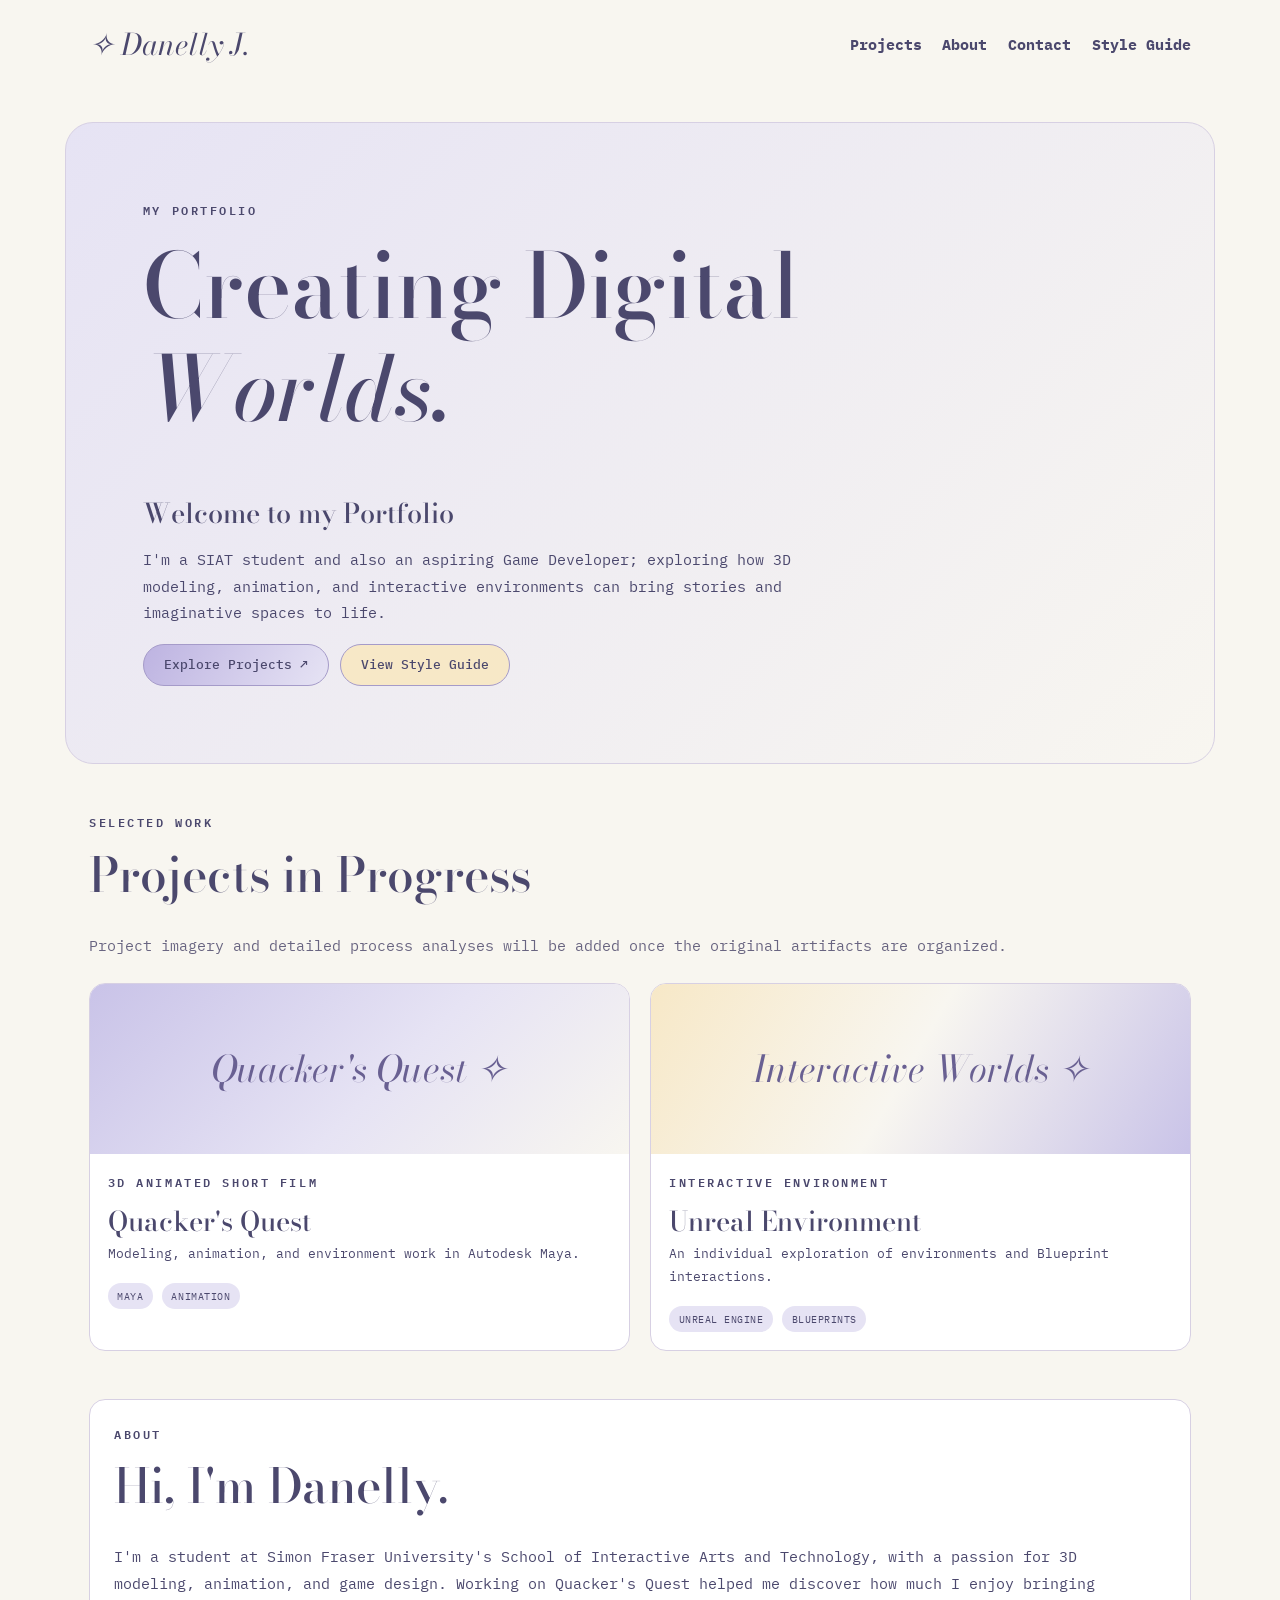
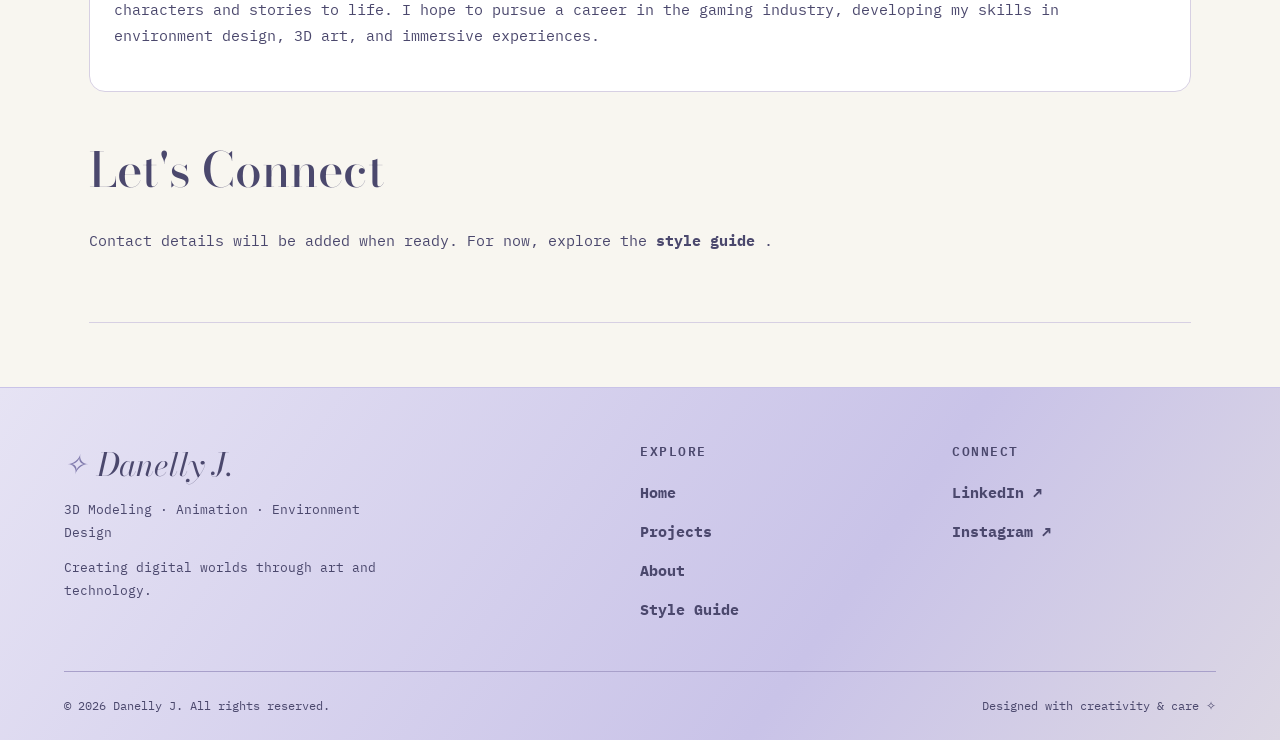
==== commit f56e8aad: "Update index.html" ====
--- a/index.html
+++ b/index.html
@@ -53,7 +53,7 @@
         Creating Digital <em>Worlds.</em>
       </h1>
 
-	  <h3>Hi, I'm Danelly Joseph</h3>
+	  <h3>Welcome to my Portfolio</h3>
 
       <p>
         I'm a SIAT student and also an aspiring Game Developer;
